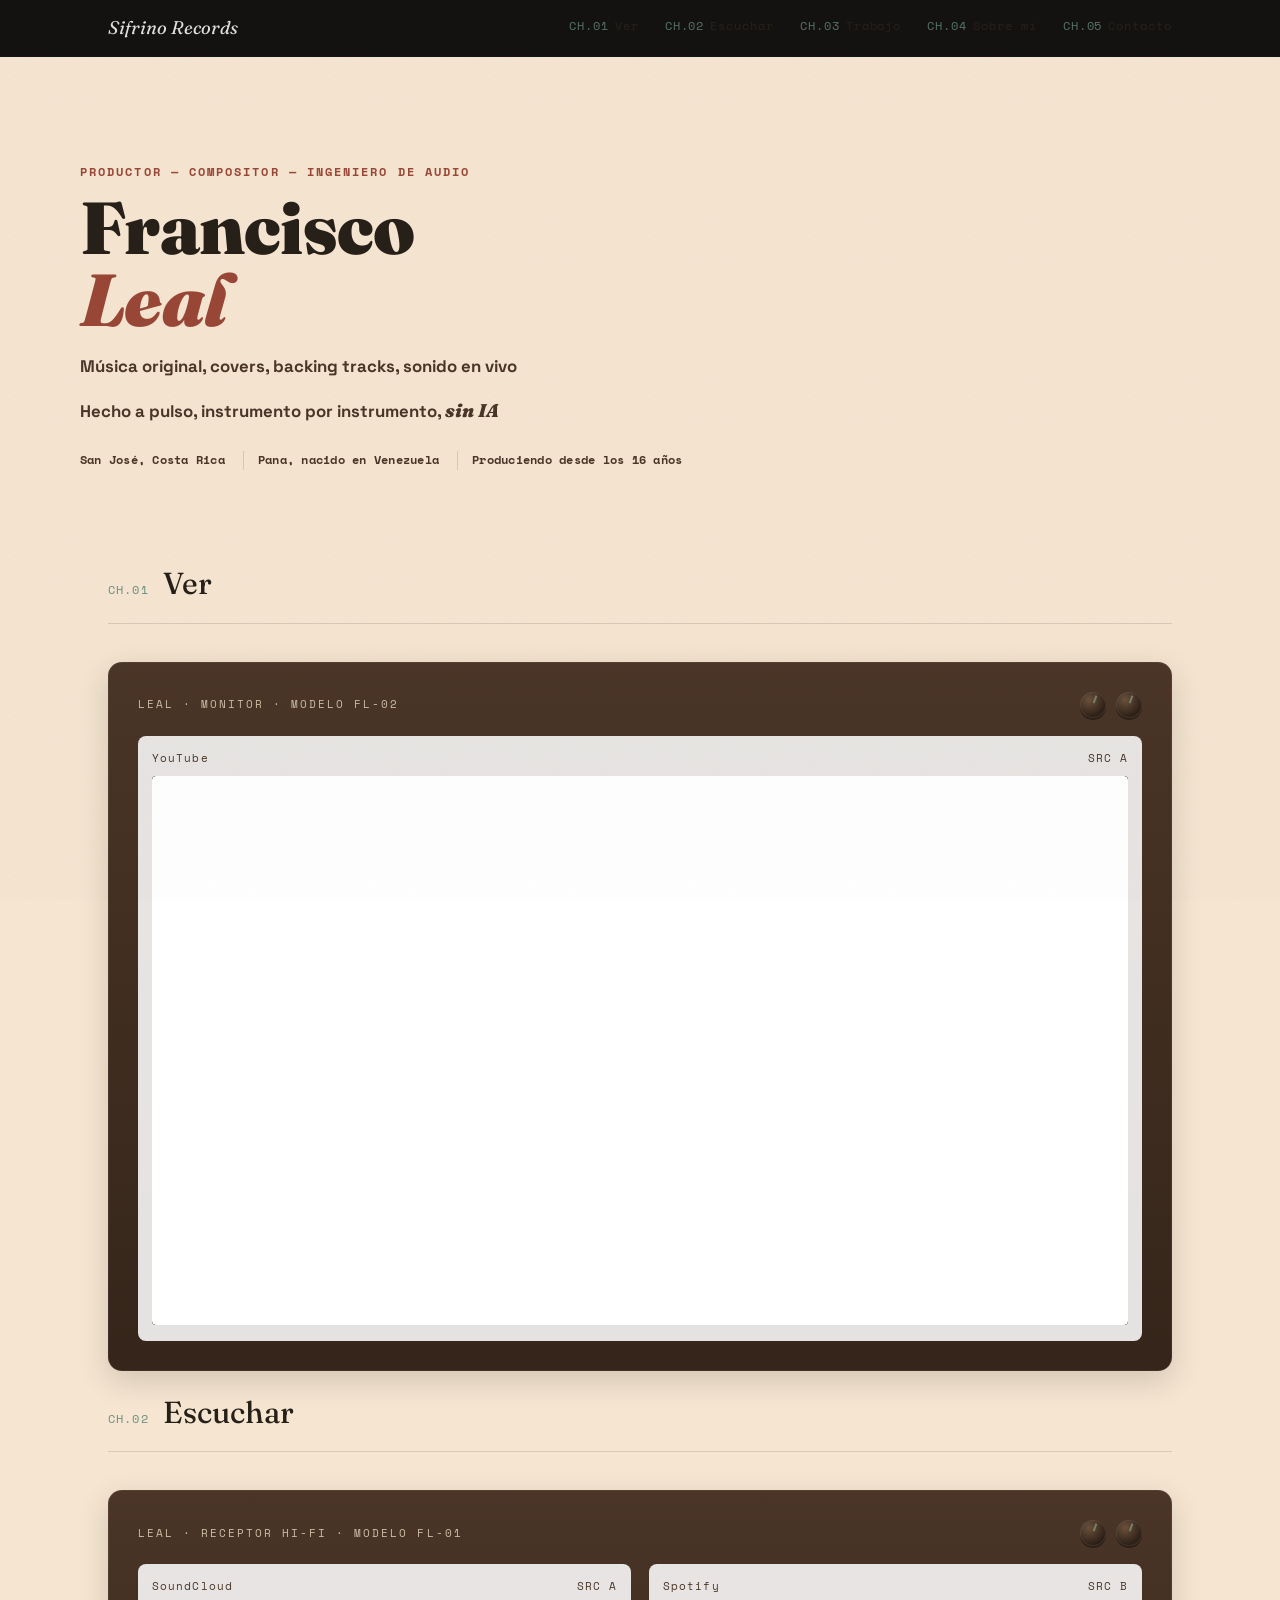
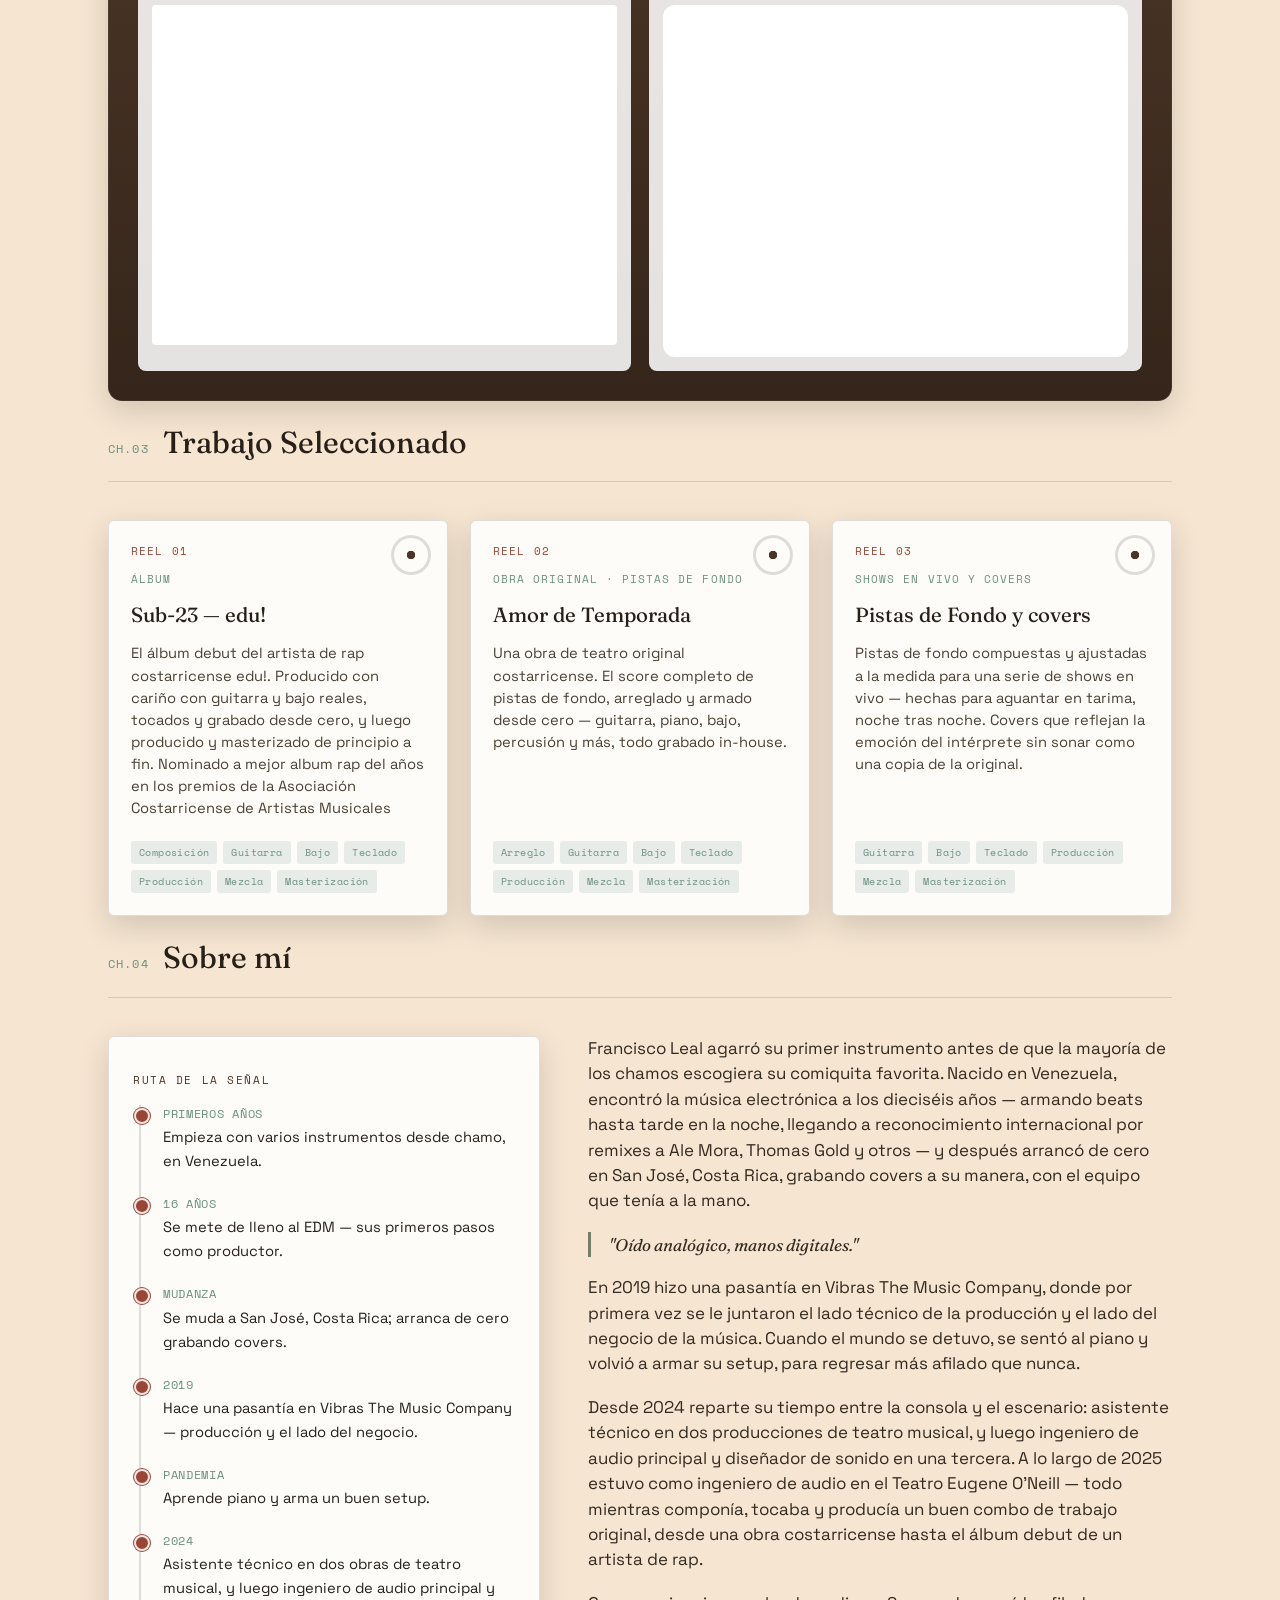
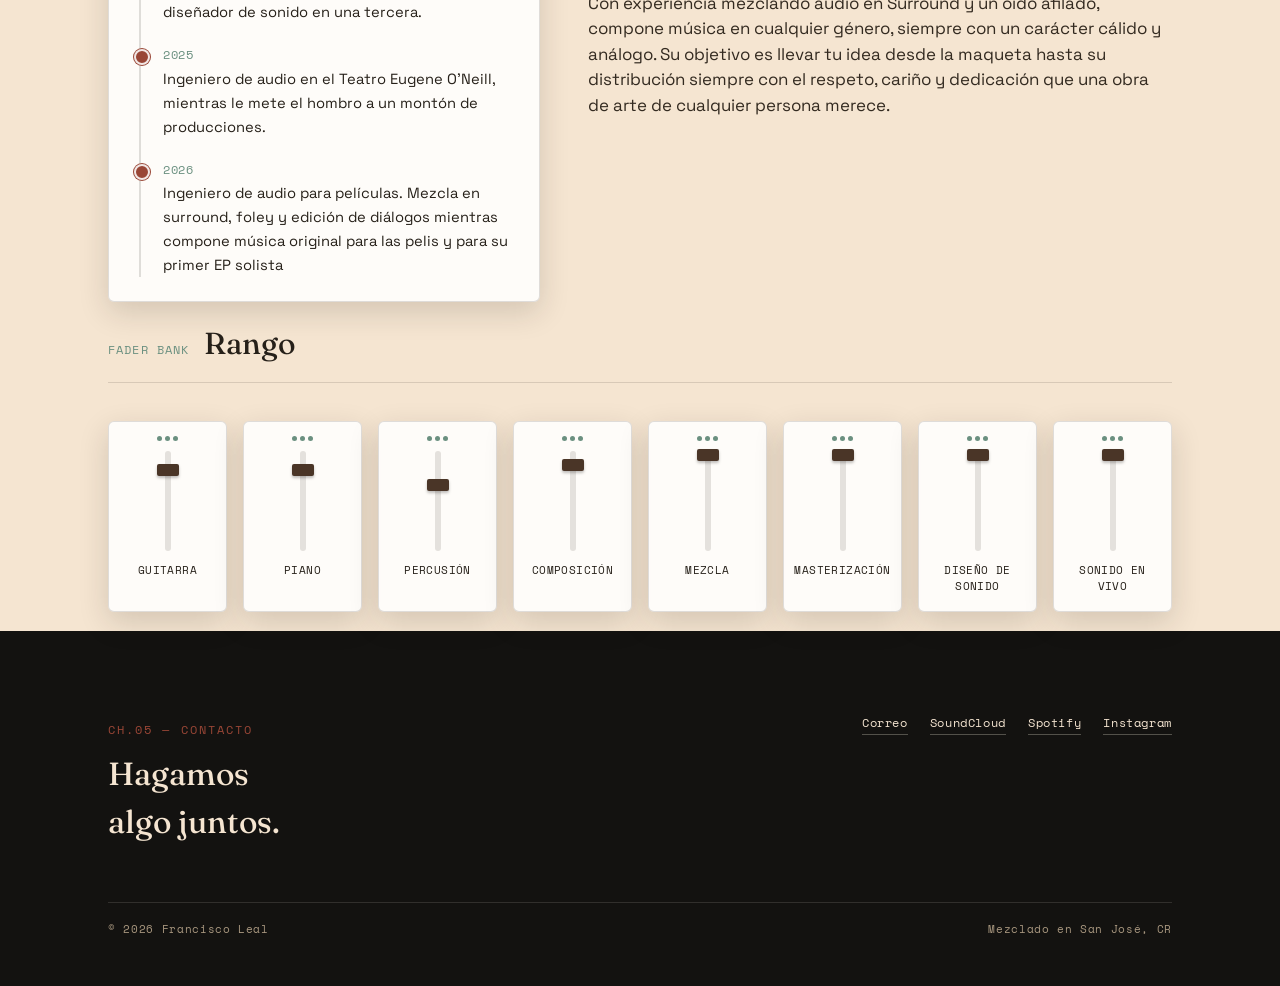
==== index.html @ d0e680eb "Adding Favicon" ====
<!DOCTYPE html>
<html lang="es">

<head>
  <meta charset="UTF-8">
  <meta name="viewport" content="width=device-width, initial-scale=1.0">
  <title>Francisco Leal — Productor / Compositor / Ingeniero de Audio</title>
  <meta name="description"
    content="Francisco Leal es un productor musical, compositor e ingeniero de audio venezolano, radicado en San José, Costa Rica.">
  <link rel="preconnect" href="https://fonts.googleapis.com">
  <link rel="preconnect" href="https://fonts.gstatic.com" crossorigin>
  <link
    href="https://fonts.googleapis.com/css2?family=Fraunces:ital,opsz,wght@0,9..144,300;0,9..144,450;0,9..144,600;1,9..144,400;1,9..144,500&family=Space+Grotesk:wght@400;500;600&family=Space+Mono:wght@400;700&display=swap"
    rel="stylesheet">
  <link rel="stylesheet" href="styles.css">
  <link rel="icon" type="image/x-icon" href="favicon.png">
</head>

<body>

  <header class="site-nav">
    <div class="nav-inner">
      <div class="nav-mark">Sifrino Records</div>
      <ul class="nav-links">
        <li><a href="#watch"><span class="ch">CH.01</span><span class="label">Ver</span></a></li>
        <li><a href="#listen"><span class="ch">CH.02</span><span class="label">Escuchar</span></a></li>
        <li><a href="#work"><span class="ch">CH.03</span><span class="label">Trabajo</span></a></li>
        <li><a href="#about"><span class="ch">CH.04</span><span class="label">Sobre mí</span></a></li>
        <li><a href="#contact"><span class="ch">CH.05</span><span class="label">Contacto</span></a></li>
      </ul>
    </div>
  </header>

  <main>
    <!-- ================= HERO ================= -->
    <section class="hero wrap">
      <div>
        <p class="eyebrow">Productor — Compositor — Ingeniero de Audio</p>
        <h1 class="hero-title">Francisco<br><em>Leal</em></h1>
        <p class="hero-role">Música original, covers, backing tracks, sonido en vivo</p>
        <p class="hero-role">Hecho a pulso, instrumento por instrumento, <strong>sin IA</strong></p> 
          
        <p class="hero-meta">
          <span>San José, Costa Rica</span>
          <span>Pana, nacido en Venezuela</span>
          <span>Produciendo desde los 16 años</span>
        </p>
      </div>
    </section>

    <!-- ================= VER ================= -->
    <section id="watch" class="wrap">
      <div class="section-head">
        <span class="tag">CH.01</span>
        <h2>Ver</h2>
      </div>

      <div class="receiver video-panel">
        <div class="receiver-top">
          <span class="receiver-brand">Leal · Monitor · Modelo FL-02</span>
          <div class="receiver-dials">
            <span class="dial"></span>
            <span class="dial"></span>
          </div>
        </div>

        <div class="screen">
          <div class="screen-label"><span>YouTube</span><span>SRC A</span></div>
          <!-- Reemplaza VIDEO_ID por el ID real del video de YouTube (la parte después de v= o después de youtu.be/) -->
          <div class="video-frame">
            <iframe src="https://www.youtube-nocookie.com/embed/nmrlhiOt9l4?si=NaxJwTceJY46DfK9&amp;controls=0"
              title="YouTube video player" frameborder="0"
              allow="accelerometer; autoplay; clipboard-write; encrypted-media; gyroscope; picture-in-picture; web-share"
              referrerpolicy="strict-origin-when-cross-origin" allowfullscreen>
            </iframe>
          </div>
        </div>
      </div>
    </section>

    <!-- ================= ESCUCHAR ================= -->
    <section id="listen" class="wrap">
      <div class="section-head">
        <span class="tag">CH.02</span>
        <h2>Escuchar</h2>
      </div>

      <div class="receiver">
        <div class="receiver-top">
          <span class="receiver-brand">Leal · Receptor Hi-Fi · Modelo FL-01</span>
          <div class="receiver-dials">
            <span class="dial"></span>
            <span class="dial"></span>
          </div>
        </div>

        <div class="screens">
          <div class="screen">
            <div class="screen-label"><span>SoundCloud</span><span>SRC A</span></div>
            <!-- Reemplaza el src de abajo con el embed real de la pista/set de SoundCloud de Francisco -->
            <iframe title="Reproductor de SoundCloud" width="100%" height="90%" scrolling="no" frameborder="no"
              allow="autoplay"
              src="https://w.soundcloud.com/player/?url=https%3A//api.soundcloud.com/playlists/soundcloud%253Aplaylists%253A2265203405&color=%23ff5500&auto_play=false&hide_related=false&show_comments=false&show_user=false&show_reposts=false&show_teaser=false&visual=false">
            </iframe>
          </div>
          <div class="screen">
            <div class="screen-label"><span>Spotify</span><span>SRC B</span></div>
            <iframe data-testid="embed-iframe" style="border-radius:12px"
              src="https://open.spotify.com/embed/playlist/1BO8B2Hwzi3DLcZIyDAyZK?utm_source=generator&si=dd1dc92c1f1e4f19&theme=0"
              width="100%" height="352" frameBorder="0" allowfullscreen=""
              allow="autoplay; clipboard-write; encrypted-media; fullscreen; picture-in-picture"
              loading="lazy"></iframe>
          </div>
        </div>
      </div>
    </section>

    <!-- ================= TRABAJO ================= -->
    <section id="work" class="wrap">
      <div class="section-head">
        <span class="tag">CH.03</span>
        <h2>Trabajo Seleccionado</h2>
      </div>

      <div class="log-grid">
        <div class="tape-card">
          <span class="idx">REEL 01</span>
          <span class="kind">Álbum</span>
          <h3>Sub-23 — edu!</h3>
          <p>El álbum debut del artista de rap costarricense edu!. Producido con cariño con guitarra y bajo reales,
            tocados y grabado desde cero, y luego producido y masterizado de principio a fin. Nominado a mejor album rap
            del años en los premios de la Asociación Costarricense de Artistas Musicales</p>
          <div class="roles">
            <span>Composición</span>
            <span>Guitarra</span>
            <span>Bajo</span>
            <span>Teclado</span>
            <span>Producción</span>
            <span>Mezcla</span>
            <span>Masterización</span>
          </div>
        </div>

        <div class="tape-card">
          <span class="idx">REEL 02</span>
          <span class="kind">Obra Original · Pistas de Fondo</span>
          <h3>Amor de Temporada</h3>
          <p>Una obra de teatro original costarricense. El score completo de pistas de fondo, arreglado y armado desde
            cero — guitarra, piano, bajo, percusión y más, todo grabado in-house.</p>
          <div class="roles">
            <span>Arreglo</span>
            <span>Guitarra</span>
            <span>Bajo</span>
            <span>Teclado</span>
            <span>Producción</span>
            <span>Mezcla</span>
            <span>Masterización</span>
          </div>
        </div>

        <div class="tape-card">
          <span class="idx">REEL 03</span>
          <span class="kind">Shows en Vivo y covers</span>
          <h3>Pistas de Fondo y covers</h3>
          <p>Pistas de fondo compuestas y ajustadas a la medida para una serie de shows en vivo — hechas para aguantar
            en tarima, noche tras noche. Covers que reflejan la emoción del intérprete sin sonar como una copia de la
            original.</p>
          <div class="roles">
            <span>Guitarra</span>
            <span>Bajo</span>
            <span>Teclado</span>
            <span>Producción</span>
            <span>Mezcla</span>
            <span>Masterización</span>
          </div>
        </div>
      </div>

      <!-- <div class="stage-note">
        <span><b>2024</b> — Asistente técnico, dos producciones de teatro musical</span>
        <span><b>2024</b> — Ingeniero de audio principal y diseñador de sonido, una producción</span>
        <span><b>2025</b> — Ingeniero de audio, Teatro Eugene O'Neill</span>
      </div> -->
    </section>

    <!-- ================= SOBRE MÍ ================= -->
    <section id="about" class="wrap">
      <div class="section-head">
        <span class="tag">CH.04</span>
        <h2>Sobre mí</h2>
      </div>

      <div class="about-grid">
        <div class="reel">
          <p class="reel-title">RUTA DE LA SEÑAL</p>
          <ul class="timeline">
            <li>
              <span class="yr">PRIMEROS AÑOS</span>
              <span class="ev">Empieza con varios instrumentos desde chamo, en Venezuela.</span>
            </li>
            <li>
              <span class="yr">16 AÑOS</span>
              <span class="ev">Se mete de lleno al EDM — sus primeros pasos como productor.</span>
            </li>
            <li>
              <span class="yr">MUDANZA</span>
              <span class="ev">Se muda a San José, Costa Rica; arranca de cero grabando covers.</span>
            </li>
            <li>
              <span class="yr">2019</span>
              <span class="ev">Hace una pasantía en Vibras The Music Company — producción y el lado del negocio.</span>
            </li>
            <li>
              <span class="yr">PANDEMIA</span>
              <span class="ev">Aprende piano y arma un buen setup.</span>
            </li>
            <li>
              <span class="yr">2024</span>
              <span class="ev">Asistente técnico en dos obras de teatro musical, y luego ingeniero de audio principal y
                diseñador de sonido en una tercera.</span>
            </li>
            <li>
              <span class="yr">2025</span>
              <span class="ev">Ingeniero de audio en el Teatro Eugene O'Neill, mientras le mete el hombro a un montón de
                producciones.</span>
            </li>
            <li>
              <span class="yr">2026</span>
              <span class="ev">Ingeniero de audio para películas. Mezcla en surround, foley y edición de diálogos
                mientras compone música original para las pelis y para su primer EP solista</span>
            </li>
          </ul>
        </div>

        <div class="about-copy">
          <p>Francisco Leal agarró su primer instrumento antes de que la mayoría de los chamos escogiera su comiquita
            favorita. Nacido en Venezuela, encontró la música electrónica a los dieciséis años — armando beats hasta
            tarde en la noche, llegando a reconocimiento internacional por remixes a Ale Mora, Thomas Gold y otros — y
            después arrancó de cero en San José, Costa Rica, grabando covers a su manera, con el
            equipo que tenía a la mano.</p>
          <p class="pull">"Oído analógico, manos digitales."</p>
          <p>En 2019 hizo una pasantía en Vibras The Music Company, donde por primera vez se le juntaron el lado técnico
            de la producción y el lado del negocio de la música. Cuando el mundo se detuvo, se sentó al piano y volvió a
            armar su setup, para regresar más afilado que nunca.</p>
          <p>Desde 2024 reparte su tiempo entre la consola y el escenario: asistente técnico en dos producciones de
            teatro musical, y luego ingeniero de audio principal y diseñador de sonido en una tercera. A lo largo de
            2025 estuvo como ingeniero de audio en el Teatro Eugene O'Neill — todo mientras componía, tocaba y producía
            un buen combo de trabajo original, desde una obra costarricense hasta el álbum debut de un artista de rap.
          </p>
          <p>
            Con experiencia mezclando audio en Surround y un oído afilado, compone música en cualquier género, siempre
            con un carácter cálido y análogo. Su objetivo es llevar tu idea desde la maqueta hasta su distribución
            siempre con el respeto, cariño y dedicación que una obra de arte de cualquier persona merece.
          </p>
        </div>
      </div>
    </section>


    <!-- ================= RANGO / CANALES ================= -->
    <section id="range" class="wrap">
      <div class="section-head">
        <span class="tag">FADER BANK</span>
        <h2>Rango</h2>
      </div>
      <div class="channels" id="channelBank">
        <div class="channel">
          <div class="led-row"><i></i><i></i><i></i></div>
          <div class="fader-track">
            <div class="fader-cap" data-level="75"></div>
          </div>
          <div class="channel-name">GUITARRA</div>
        </div>
        <div class="channel">
          <div class="led-row"><i></i><i></i><i></i></div>
          <div class="fader-track">
            <div class="fader-cap" data-level="75"></div>
          </div>
          <div class="channel-name">PIANO</div>
        </div>
        <div class="channel">
          <div class="led-row"><i></i><i></i><i></i></div>
          <div class="fader-track">
            <div class="fader-cap" data-level="60"></div>
          </div>
          <div class="channel-name">PERCUSIÓN</div>
        </div>
        <div class="channel">
          <div class="led-row"><i></i><i></i><i></i></div>
          <div class="fader-track">
            <div class="fader-cap" data-level="80"></div>
          </div>
          <div class="channel-name">COMPOSICIÓN</div>
        </div>
        <div class="channel">
          <div class="led-row"><i></i><i></i><i></i></div>
          <div class="fader-track">
            <div class="fader-cap" data-level="90"></div>
          </div>
          <div class="channel-name">MEZCLA</div>
        </div>
        <div class="channel">
          <div class="led-row"><i></i><i></i><i></i></div>
          <div class="fader-track">
            <div class="fader-cap" data-level="90"></div>
          </div>
          <div class="channel-name">MASTERIZACIÓN</div>
        </div>
        <div class="channel">
          <div class="led-row"><i></i><i></i><i></i></div>
          <div class="fader-track">
            <div class="fader-cap" data-level="90"></div>
          </div>
          <div class="channel-name">DISEÑO DE SONIDO</div>
        </div>
        <div class="channel">
          <div class="led-row"><i></i><i></i><i></i></div>
          <div class="fader-track">
            <div class="fader-cap" data-level="90"></div>
          </div>
          <div class="channel-name">SONIDO EN VIVO</div>
        </div>
      </div>
    </section>
  </main>

  <footer id="contact">
    <div class="wrap">
      <div class="footer-inner">
        <div>
          <p class="eyebrow">CH.05 — Contacto</p>
          <h3 class="footer-title">Hagamos<br>algo juntos.</h3>
        </div>
        <ul class="footer-links">
          <li><a href="mailto:hola@lealmusic.art">Correo</a></li>
          <li><a href="https://soundcloud.com/francisco-leal-tovar">SoundCloud</a></li>
          <li><a href="https://open.spotify.com/playlist/1BO8B2Hwzi3DLcZIyDAyZK?si=3d0e31cdb268413f">Spotify</a></li>
          <li><a href="https://instagram.com/lealmusic">Instagram</a></li>
        </ul>
      </div>
      <div class="footer-bottom">
        <span>© <span id="year"></span> Francisco Leal</span>
        <span>Mezclado en San José, CR</span>
      </div>
    </div>
  </footer>

  <script>
    document.getElementById('year').textContent = new Date().getFullYear();

    // posición de los faders: se ubican según data-level (distancia desde abajo, en px)
    document.querySelectorAll('.fader-cap').forEach(function (cap) {
      var level = parseInt(cap.getAttribute('data-level'), 10);
      cap.style.top = (100 - level - 12) + 'px';
    });

    // enciende los LEDs / faders de cada canal cuando entran en pantalla al hacer scroll
    var channels = document.querySelectorAll('.channel');
    if ('IntersectionObserver' in window) {
      var io = new IntersectionObserver(function (entries) {
        entries.forEach(function (entry) {
          if (entry.isIntersecting) {
            entry.target.classList.add('in-view');
          }
        });
      }, { threshold: 0.4 });
      channels.forEach(function (ch) { io.observe(ch); });
    } else {
      channels.forEach(function (ch) { ch.classList.add('in-view'); });
    }
  </script>

</body>

</html>
---- styles.css ----
:root {
        --paper: #f5e5d1;
        --paper-panel: #ffffffde;
        --ink: #262019;
        --walnut: #4a3527;
        --walnut-dk: #35251a;
        --rust: #994636;
        --teal: #6b9080;
        --mustard: #748067;
        --cream-line: rgba(38, 32, 25, 0.14);
        --shadow: 0 10px 30px rgba(38, 32, 25, 0.16);
        --radius: 6px;
        --maxw: 1120px;
    }

    * {
        box-sizing: border-box;
    }

    html {
        scroll-behavior: smooth;
    }

    @media (prefers-reduced-motion: reduce) {
        html {
            scroll-behavior: auto;
        }

        * {
            animation-duration: 0.001ms !important;
            animation-iteration-count: 1 !important;
            transition-duration: 0.001ms !important;
        }
    }

    body {
        margin: 0;
        background: var(--paper);
        color: var(--ink);
        font-family: 'Space Grotesk', sans-serif;
        line-height: 1.5;
        -webkit-font-smoothing: antialiased;
    }

    /* film-grain overlay */
    body::before {
        content: "";
        position: fixed;
        inset: 0;
        pointer-events: none;
        z-index: 999;
        opacity: 0.05;
        mix-blend-mode: multiply;
        background-image: url("data:image/svg+xml;utf8,<svg xmlns='http://www.w3.org/2000/svg' width='120' height='120'><filter id='n'><feTurbulence type='fractalNoise' baseFrequency='0.9' numOctaves='2' stitchTiles='stitch'/></filter><rect width='100%25' height='100%25' filter='url(%23n)'/></svg>");
        background-size: 160px 160px;
    }

    a {
        color: inherit;
    }

    h1,
    h2,
    h3 {
        font-family: 'Fraunces', serif;
        margin: 0;
        font-weight: 450;
    }

    .mono {
        font-family: 'Space Mono', monospace;
    }

    .eyebrow {
        font-family: 'Space Mono', monospace;
        font-size: 0.72rem;
        letter-spacing: 0.18em;
        text-transform: uppercase;
        color: var(--rust);
    }

    .wrap {
        max-width: var(--maxw);
        margin: 0 auto;
        margin-top: 0.5cm;
        margin-bottom: 0.5cm;
        padding: 0 28px;
    }

    /* ---------- NAV ---------- */
    header.site-nav {
        position: sticky;
        top: 0;
        z-index: 50;
        background: #000000eb;
        backdrop-filter: blur(6px);
        border-bottom: 1px solid var(--cream-line);
        color: #ffffffde;
    }

    .nav-inner {
        display: flex;
        align-items: center;
        justify-content: space-between;
        padding: 14px 28px;
        max-width: var(--maxw);
        margin: 0 auto;
    }

    .nav-mark {
        font-family: 'Fraunces', serif;
        font-style: italic;
        font-size: 1.15rem;
    }

    strong {
        font-family: 'Fraunces';
        font-style: italic;
        font-weight: 900;
        font-size: 1.15rem;
    }

    .nav-links {
        display: flex;
        gap: 26px;
        list-style: none;
        margin: 0;
        padding: 0;
    }

    .nav-links a {
        font-family: 'Space Mono', monospace;
        font-size: 0.74rem;
        letter-spacing: 0.08em;
        text-decoration: none;
        color: #262019;
        display: flex;
        gap: 6px;
        align-items: baseline;
        border-bottom: 1px solid transparent;
        padding-bottom: 2px;
        transition: border-color 0.2s, color 0.2s;
    }

    .nav-links a:hover {
        color: var(--paper-panel);
        border-color: var(--rust);
    }

    .nav-links .ch {
        color: var(--teal);
        opacity: 0.75;
    }

    @media (max-width:640px) {
        .nav-links {
            gap: 14px;
        }

        .nav-links span.label {
            display: none;
        }
    }

    /* ---------- HERO ---------- */
    .hero {
        padding: 76px 0 60px;
        display: block;
        align-items: center;
        font-weight: 900;
    }

    @media (max-width:860px) {
        .hero {
            padding-top: 48px;
        }
    }

    .hero-title {
        font-size: clamp(2.6rem, 6.4vw, 4.6rem);
        font-weight: 900;
        line-height: 0.98;
        letter-spacing: -0.01em;
    }

    .hero-title em {
        font-style: italic;
        font-weight: 900;
        color: var(--rust);
    }

    .hero-role {
        margin-top: 18px;
        font-size: 1.05rem;
        color: var(--walnut);
    }

    .hero-role .sep {
        color: var(--mustard);
        margin: 0 10px;
    }

    .hero-meta {
        margin-top: 26px;
        font-family: 'Space Mono', monospace;
        font-size: 0.78rem;
        color: var(--walnut);
        display: flex;
        gap: 18px;
        flex-wrap: wrap;
        letter-spacing: 0.02em;
    }

    .hero-meta span {
        padding-left: 14px;
        border-left: 1px solid var(--cream-line);
    }

    .hero-meta span:first-child {
        padding-left: 0;
        border-left: none;
    }

    /* VU meter */
    .vu-panel {
        background: linear-gradient(180deg, #3f2c20, var(--walnut-dk));
        border-radius: 12px;
        padding: 26px 22px 18px;
        box-shadow: var(--shadow);
        position: relative;
    }

    .vu-panel::after {
        content: "";
        position: absolute;
        inset: 0;
        border-radius: 12px;
        box-shadow: inset 0 0 0 1px rgba(255, 255, 255, 0.06);
        pointer-events: none;
    }

    .vu-screen {
        background: var(--paper-panel);
        border-radius: 8px;
        padding: 18px 20px 10px;
        position: relative;
        overflow: hidden;
    }

    .vu-screen svg {
        display: block;
        width: 100%;
        height: auto;
    }

    .vu-needle {
        transform-origin: 150px 150px;
        animation: sweep 3.4s ease-in-out infinite;
    }

    @keyframes sweep {

        0%,
        100% {
            transform: rotate(-32deg);
        }

        45% {
            transform: rotate(24deg);
        }

        55% {
            transform: rotate(20deg);
        }

        75% {
            transform: rotate(-6deg);
        }
    }

    .vu-caption {
        display: flex;
        justify-content: space-between;
        align-items: center;
        margin-top: 12px;
        font-family: 'Space Mono', monospace;
        font-size: 0.68rem;
        letter-spacing: 0.12em;
        color: #cbbfa5;
    }

    .peak-led {
        width: 8px;
        height: 8px;
        border-radius: 50%;
        background: var(--rust);
        display: inline-block;
        margin-right: 6px;
        box-shadow: 0 0 6px var(--rust);
        animation: blink 2.6s steps(1) infinite;
    }

    @keyframes blink {

        0%,
        88%,
        100% {
            opacity: 0.25;
            box-shadow: none;
        }

        90%,
        96% {
            opacity: 1;
            box-shadow: 0 0 8px var(--rust);
        }
    }

    .vu-dials {
        display: flex;
        gap: 10px;
        margin-top: 14px;
    }

    .dial {
        width: 26px;
        height: 26px;
        border-radius: 50%;
        background: radial-gradient(circle at 35% 30%, #6b503b, #2c1f16 70%);
        box-shadow: 0 2px 0 rgba(0, 0, 0, 0.4), inset 0 0 0 1px rgba(255, 255, 255, 0.08);
        position: relative;
    }

    .dial::after {
        content: "";
        position: absolute;
        top: 3px;
        left: 50%;
        width: 2px;
        height: 8px;
        background: var(--mustard);
        transform: translateX(-50%) rotate(20deg);
        transform-origin: 1px 10px;
    }

    /* ---------- SECTION SHELL ---------- */
    section {
        padding: 74px 0;
    }

    .section-head {
        display: flex;
        align-items: baseline;
        gap: 14px;
        margin-bottom: 38px;
        border-bottom: 1px solid var(--cream-line);
        padding-bottom: 16px;
    }

    .section-head h2 {
        font-size: 1.9rem;
    }

    .section-head .tag {
        font-family: 'Space Mono', monospace;
        font-size: 0.72rem;
        color: var(--teal);
        letter-spacing: 0.1em;
    }

    /* ---------- ABOUT ---------- */
    .about-grid {
        display: grid;
        grid-template-columns: 0.85fr 1.15fr;
        gap: 48px;
        align-items: start;
    }

    @media (max-width:820px) {
        .about-grid {
            grid-template-columns: 1fr;
        }
    }

    .reel {
        background: var(--paper-panel);
        border: 1px solid var(--cream-line);
        border-radius: var(--radius);
        padding: 24px;
        box-shadow: var(--shadow);
    }

    .reel-title {
        font-family: 'Space Mono', monospace;
        font-size: 0.7rem;
        letter-spacing: 0.14em;
        color: var(--walnut);
        margin-bottom: 16px;
    }

    .timeline {
        list-style: none;
        margin: 0;
        padding: 0;
        border-left: 2px solid var(--cream-line);
        margin-left: 6px;
    }

    .timeline li {
        position: relative;
        padding: 0 0 22px 22px;
    }

    .timeline li:last-child {
        padding-bottom: 0;
    }

    .timeline li::before {
        content: "";
        position: absolute;
        left: -7px;
        top: 3px;
        width: 12px;
        height: 12px;
        border-radius: 50%;
        background: var(--rust);
        border: 2px solid var(--paper-panel);
        box-shadow: 0 0 0 1px var(--rust);
    }

    .timeline .yr {
        font-family: 'Space Mono', monospace;
        font-size: 0.72rem;
        color: var(--teal);
        letter-spacing: 0.06em;
        display: block;
        margin-bottom: 3px;
    }

    .timeline .ev {
        font-size: 0.92rem;
        color: var(--ink);
    }

    .about-copy p {
        font-size: 1.06rem;
        color: #332a20;
        margin: 0 0 18px;
    }

    .about-copy p:last-child {
        margin-bottom: 0;
    }

    .pull {
        font-family: 'Fraunces', serif;
        font-style: italic;
        font-size: 2rem;
        color: var(--walnut);
        border-left: 3px solid var(--mustard);
        padding-left: 18px;
        margin: 26px 0;
    }

    /* ---------- WORK / SESSION LOG ---------- */
    .log-grid {
        display: grid;
        grid-template-columns: repeat(3, 1fr);
        gap: 22px;
    }

    @media (max-width:900px) {
        .log-grid {
            grid-template-columns: 1fr;
        }
    }

    .tape-card {
        background: var(--paper-panel);
        border-radius: var(--radius);
        border: 1px solid var(--cream-line);
        padding: 22px;
        box-shadow: var(--shadow);
        display: flex;
        flex-direction: column;
        gap: 12px;
        position: relative;
    }

    .tape-card::before {
        content: "";
        position: absolute;
        top: 14px;
        right: 16px;
        width: 34px;
        height: 34px;
        border-radius: 50%;
        border: 3px solid var(--cream-line);
        background:
            radial-gradient(circle, var(--walnut) 0 4px, transparent 4.5px);
    }

    .tape-card .idx {
        font-family: 'Space Mono', monospace;
        font-size: 0.7rem;
        color: var(--rust);
        letter-spacing: 0.1em;
    }

    .tape-card h3 {
        font-size: 1.28rem;
        padding-right: 40px;
    }

    .tape-card .kind {
        font-family: 'Space Mono', monospace;
        font-size: 0.66rem;
        letter-spacing: 0.1em;
        color: var(--teal);
        text-transform: uppercase;
    }

    .tape-card p {
        margin: 0;
        font-size: 0.92rem;
        color: #4a4033;
    }

    .tape-card .roles {
        display: flex;
        flex-wrap: wrap;
        gap: 6px;
        margin-top: auto;
        padding-top: 10px;
    }

    .tape-card .roles span {
        font-family: 'Space Mono', monospace;
        font-size: 0.63rem;
        letter-spacing: 0.04em;
        background: rgba(44, 102, 89, 0.1);
        color: var(--teal);
        padding: 4px 8px;
        border-radius: 3px;
    }

    .stage-note {
        margin-top: 26px;
        display: flex;
        gap: 16px;
        flex-wrap:initial;
        font-family: 'Space Mono', monospace;
        font-size: 0.78rem;
        color: var(--walnut);
        background: var(--paper-panel);
        border: 1px dashed var(--cream-line);
        border-radius: var(--radius);
        padding: 16px 18px;
    }

    .stage-note b {
        color: var(--rust);
    }

    /* ---------- LISTEN ---------- */
    .receiver {
        background: linear-gradient(180deg, #4a3527, var(--walnut-dk));
        border-radius: 14px;
        padding: 30px;
        box-shadow: var(--shadow);
        position: relative;
    }

    .receiver::after {
        content: "";
        position: absolute;
        inset: 0;
        border-radius: 14px;
        box-shadow: inset 0 0 0 1px rgba(255, 255, 255, 0.06);
        pointer-events: none;
    }

    .receiver-top {
        display: flex;
        justify-content: space-between;
        align-items: center;
        margin-bottom: 18px;
    }

    .receiver-brand {
        font-family: 'Space Mono', monospace;
        font-size: 0.7rem;
        letter-spacing: 0.18em;
        color: #cbbfa5;
        text-transform: uppercase;
    }

    .receiver-dials {
        display: flex;
        gap: 10px;
    }

    .screens {
        display: grid;
        grid-template-columns: 1fr 1fr;
        gap: 18px;
    }

    @media (max-width:760px) {
        .screens {
            grid-template-columns: 1fr;
        }
    }

    .screen {
        background: var(--paper-panel);
        border-radius: 8px;
        padding: 14px;
    }

    .screen-label {
        font-family: 'Space Mono', monospace;
        font-size: 0.68rem;
        letter-spacing: 0.1em;
        color: var(--walnut);
        margin-bottom: 10px;
        display: flex;
        justify-content: space-between;
    }

    .screen iframe {
        width: 100%;
        border: none;
        display: block;
        border-radius: 4px;
        background: #fff;
    }

    .embed-note {
        grid-column: 1 / -1;
        font-family: 'Space Mono', monospace;
        font-size: 0.68rem;
        color: #cbbfa5;
        opacity: 0.8;
        margin-top: 2px;
    }

    /* ---------- WATCH / MONITOR ---------- */
    .video-panel .screen {
        padding-bottom: 16px;
    }

    .video-frame {
        position: relative;
        width: 100%;
        padding-top: 56.25%;
        /* 16:9 */
        border-radius: 4px;
        overflow: hidden;
        background: #000;
    }

    .video-frame iframe {
        position: absolute;
        inset: 0;
        width: 100%;
        height: 100%;
        border: none;
    }

    /* ---------- CHANNELS / RANGE ---------- */
    .channels {
        display: grid;
        grid-template-columns: repeat(auto-fit, minmax(96px, 1fr));
        gap: 16px;
    }

    .channel {
        background: var(--paper-panel);
        border: 1px solid var(--cream-line);
        border-radius: var(--radius);
        padding: 14px 10px 16px;
        text-align: center;
        box-shadow: var(--shadow);
    }

    .fader-track {
        width: 6px;
        height: 100px;
        background: rgba(38, 32, 25, 0.12);
        border-radius: 3px;
        margin: 0 auto 12px;
        position: relative;
    }

    .fader-cap {
        position: absolute;
        left: 50%;
        width: 22px;
        height: 12px;
        background: var(--walnut);
        border-radius: 2px;
        transform: translate(-50%, 0);
        box-shadow: 0 2px 3px rgba(0, 0, 0, 0.25);
        transition: top 1.1s cubic-bezier(.2, .8, .2, 1);
    }

    .led-row {
        display: flex;
        justify-content: center;
        gap: 3px;
        margin-bottom: 10px;
    }

    .led-row i {
        width: 5px;
        height: 5px;
        border-radius: 50%;
        background: var(--teal);
        opacity: 0.35;
        display: inline-block;
    }

    .channel.in-view .led-row i {
        opacity: 1;
    }

    .channel-name {
        font-family: 'Space Mono', monospace;
        font-size: 0.66rem;
        letter-spacing: 0.04em;
        color: var(--ink);
    }

    /* ---------- CONTACT / FOOTER ---------- */
    footer {
        background: #000000eb;
        color: var(--paper);
        padding: 60px 0 30px;
    }

    .footer-inner {
        display: flex;
        justify-content: space-between;
        align-items: flex-start;
        gap: 30px;
        flex-wrap: wrap;
    }

    .footer-title {
        font-size: 2rem;
        margin-bottom: 10px;
    }

    .footer-links {
        list-style: none;
        margin: 0;
        padding: 0;
        display: flex;
        gap: 22px;
        flex-wrap: wrap;
    }

    .footer-links a {
        text-decoration: none;
        font-family: 'Space Mono', monospace;
        font-size: 0.78rem;
        letter-spacing: 0.05em;
        border-bottom: 1px solid rgba(233, 226, 208, 0.3);
        padding-bottom: 2px;
        transition: border-color 0.2s, color 0.2s;
    }

    .footer-links a:hover {
        color: var(--mustard);
        border-color: var(--mustard);
    }

    .footer-bottom {
        margin-top: 46px;
        padding-top: 18px;
        border-top: 1px solid rgba(233, 226, 208, 0.14);
        font-family: 'Space Mono', monospace;
        font-size: 0.68rem;
        letter-spacing: 0.06em;
        color: #a8977f;
        display: flex;
        justify-content: space-between;
        flex-wrap: wrap;
        gap: 10px;
    }
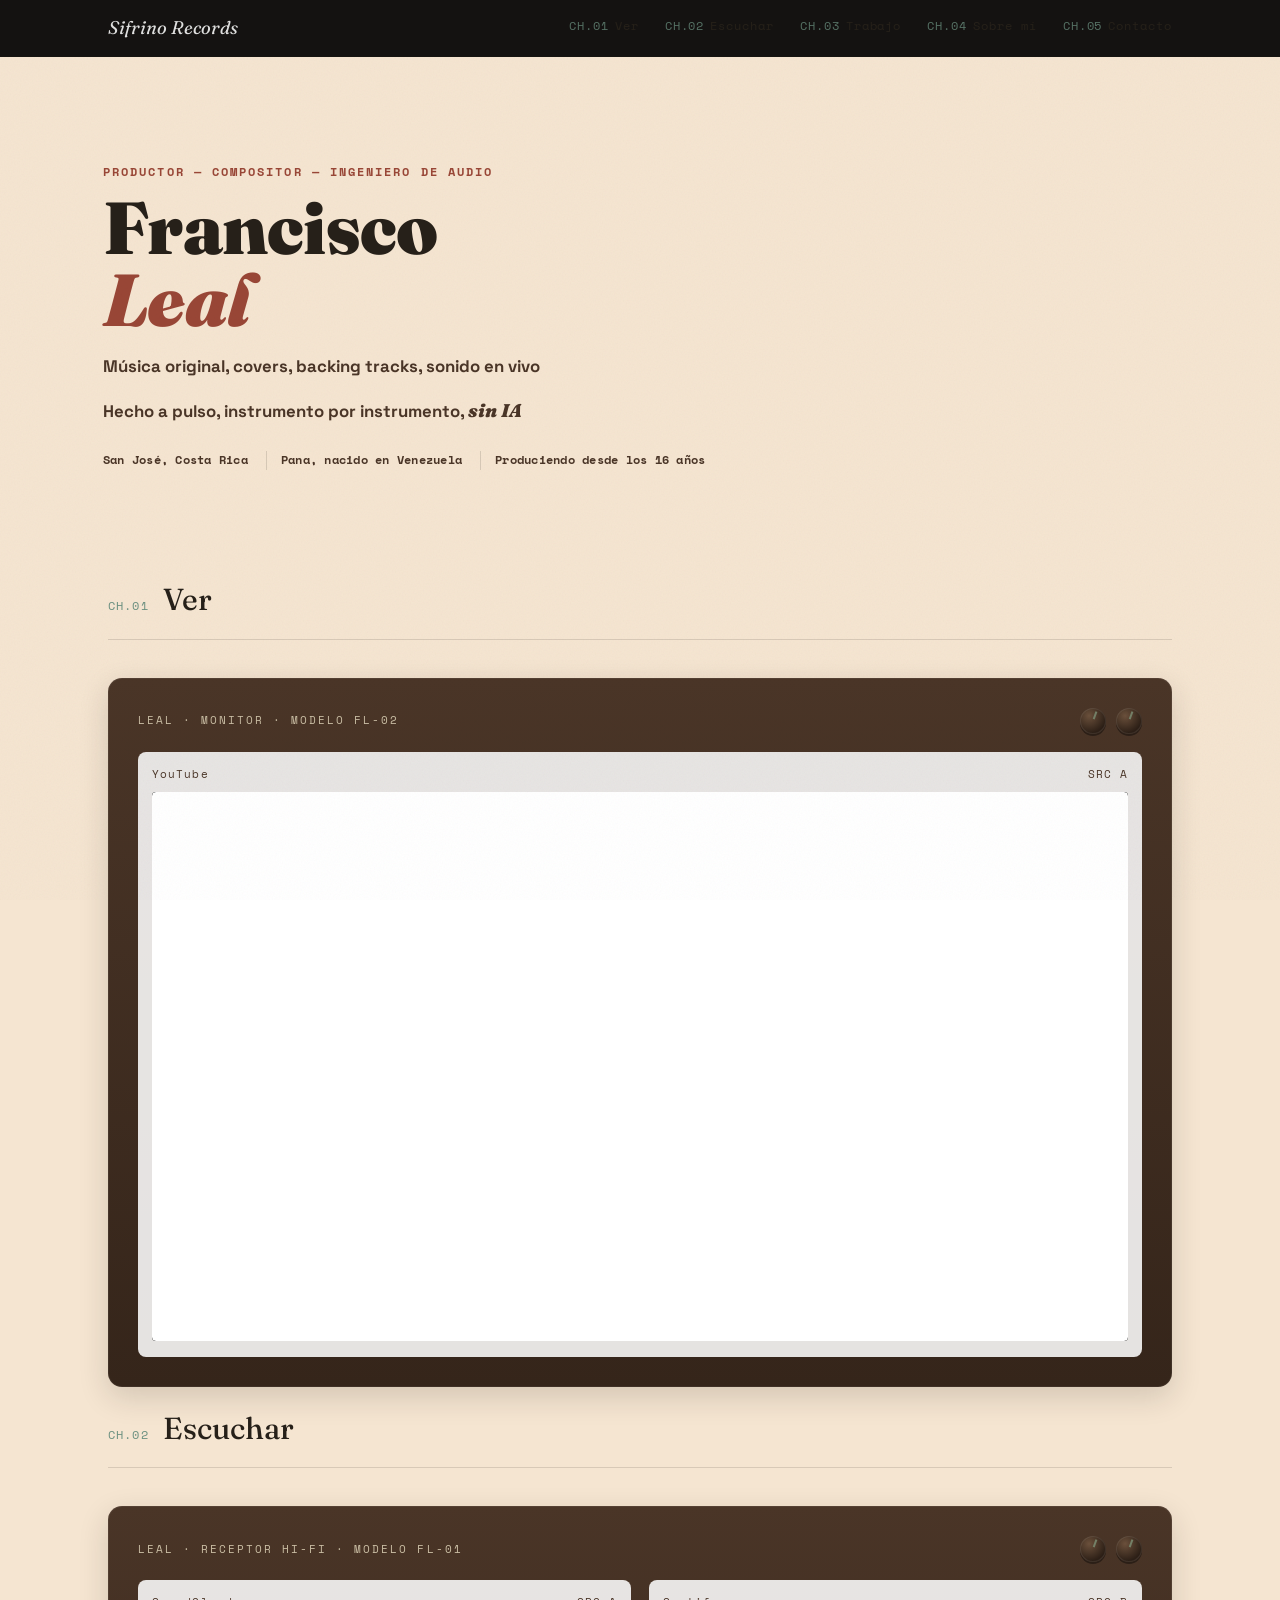
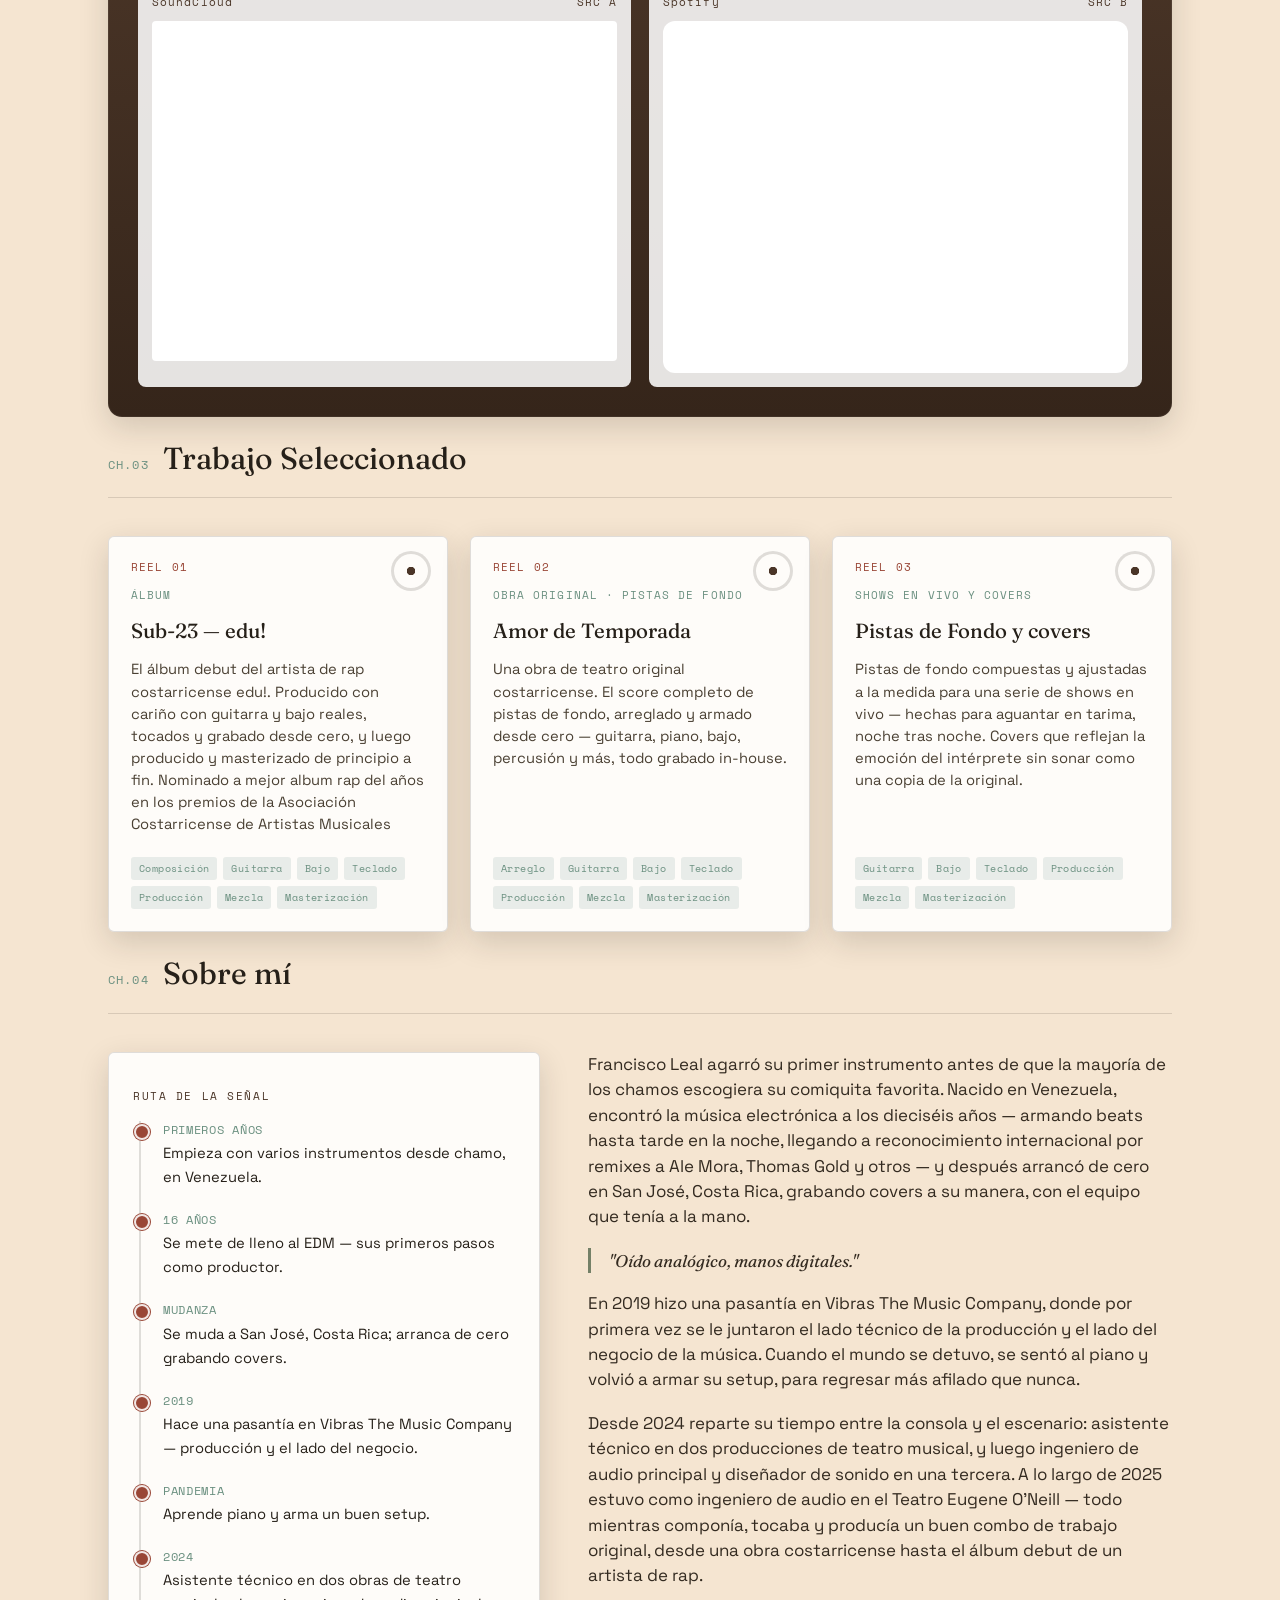
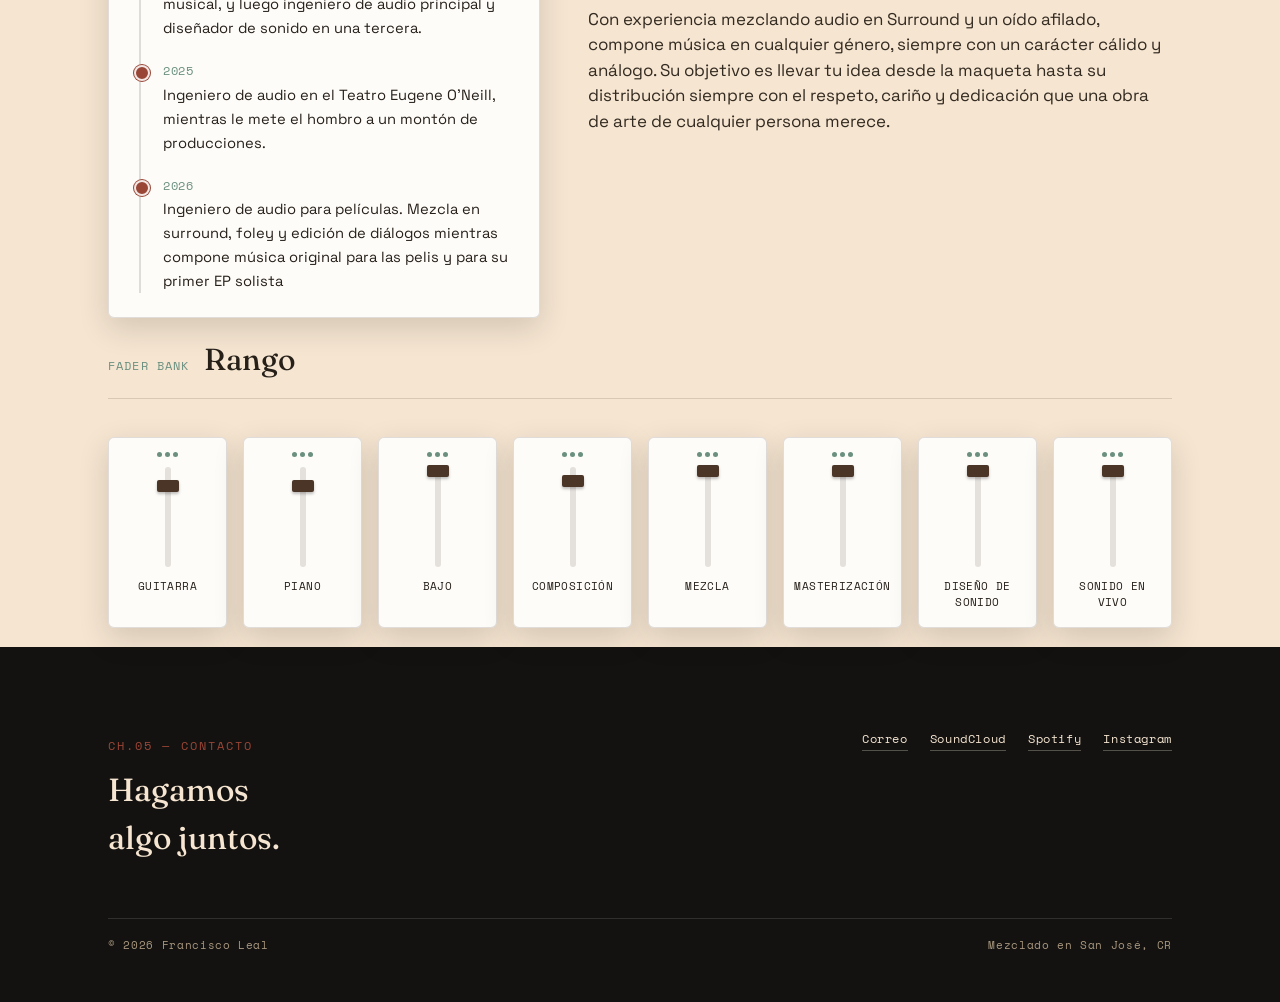
==== commit 3c72ce9b: "Trying out another favicon" ====
--- a/index.html
+++ b/index.html
@@ -281,9 +281,9 @@
         <div class="channel">
           <div class="led-row"><i></i><i></i><i></i></div>
           <div class="fader-track">
-            <div class="fader-cap" data-level="60"></div>
-          </div>
-          <div class="channel-name">PERCUSIÓN</div>
+            <div class="fader-cap" data-level="90"></div>
+          </div>
+          <div class="channel-name">BAJO</div>
         </div>
         <div class="channel">
           <div class="led-row"><i></i><i></i><i></i></div>
--- a/styles.css
+++ b/styles.css
@@ -164,7 +164,7 @@
 
     /* ---------- HERO ---------- */
     .hero {
-        padding: 76px 0 60px;
+        padding: 76px 23px;
         display: block;
         align-items: center;
         font-weight: 900;
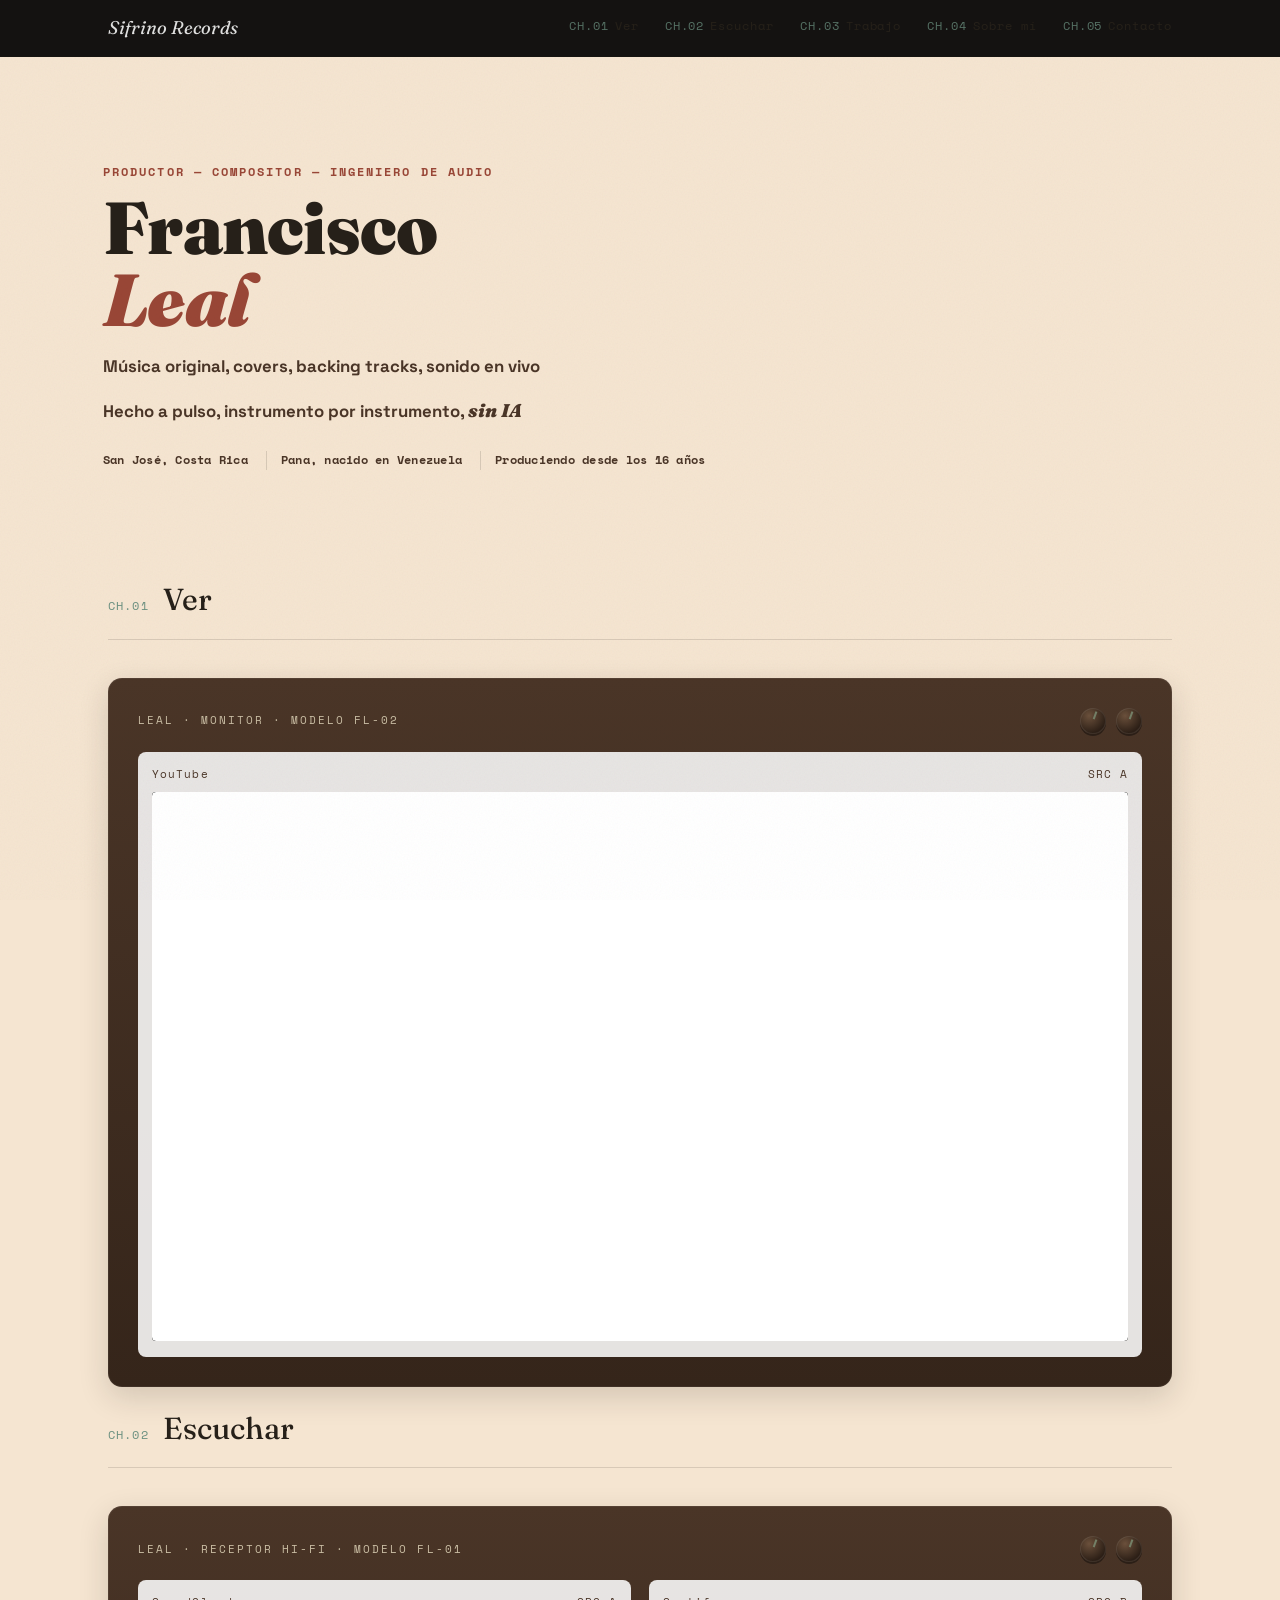
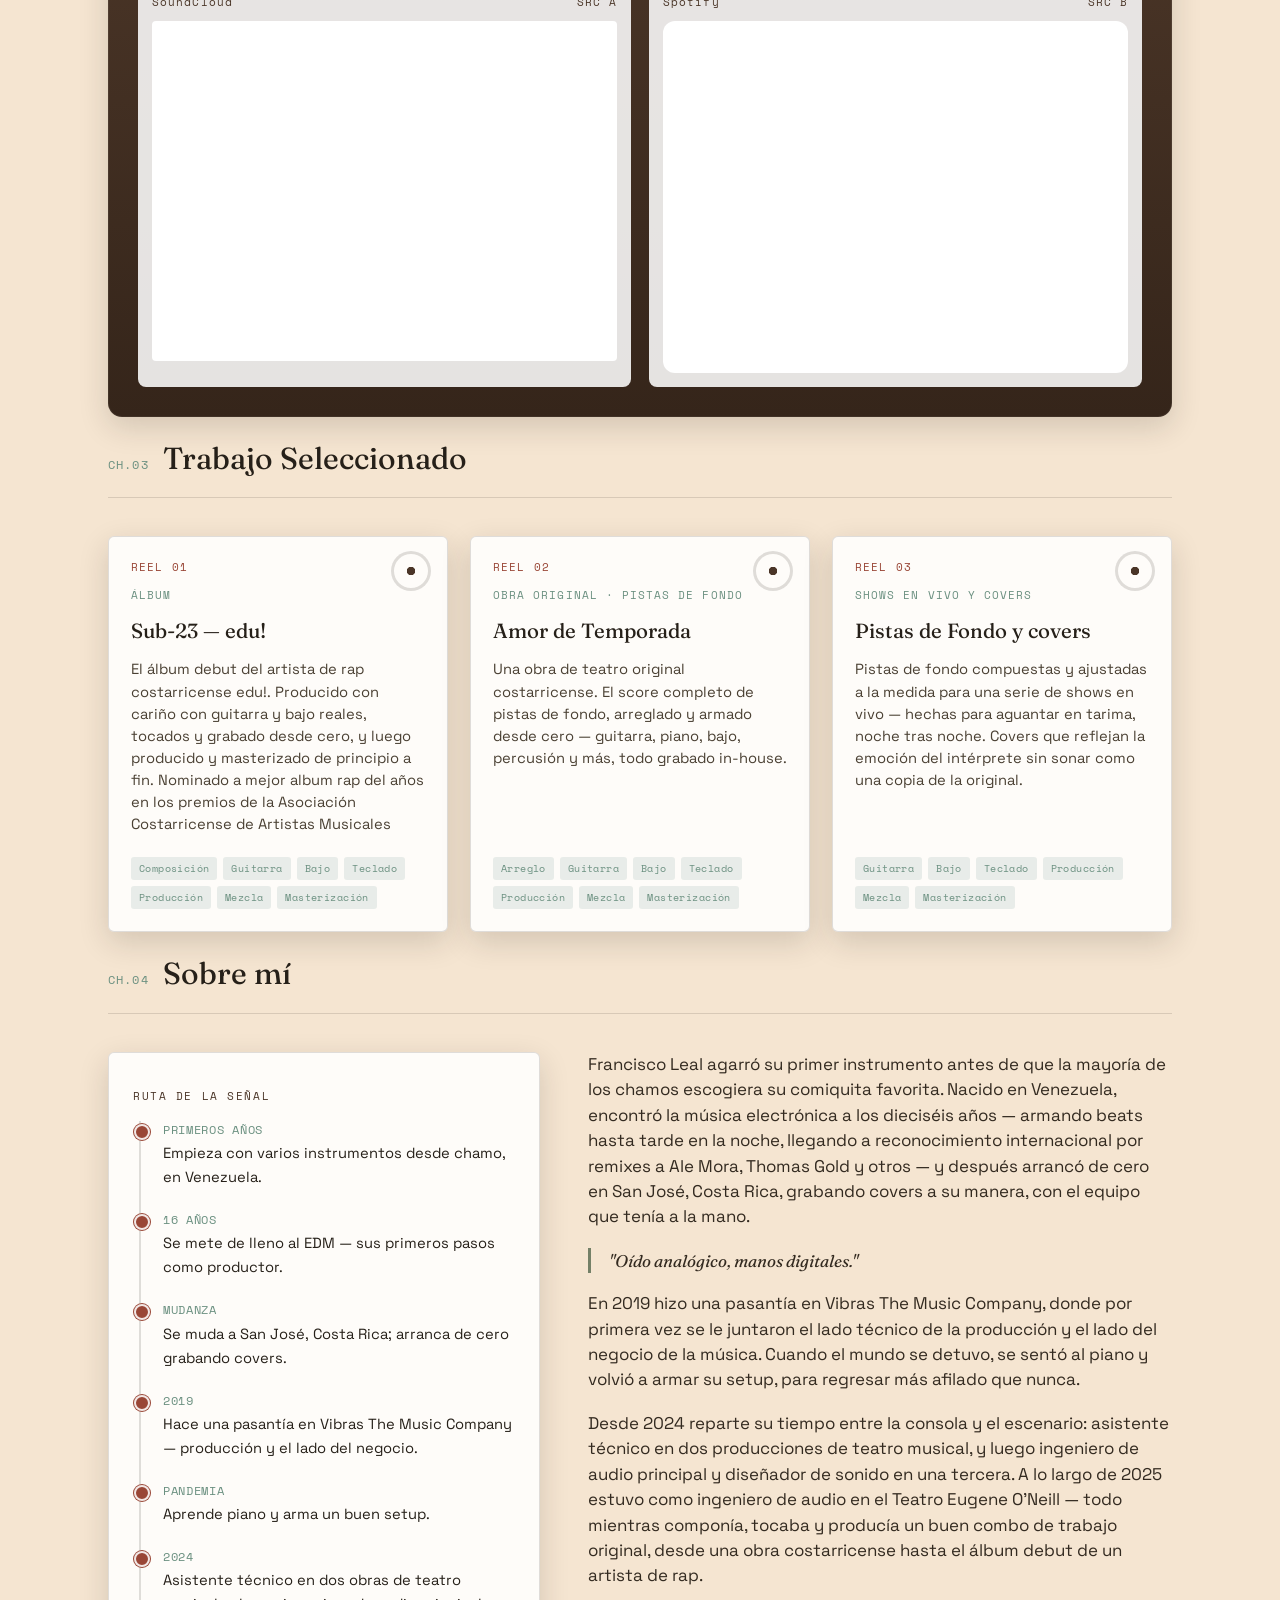
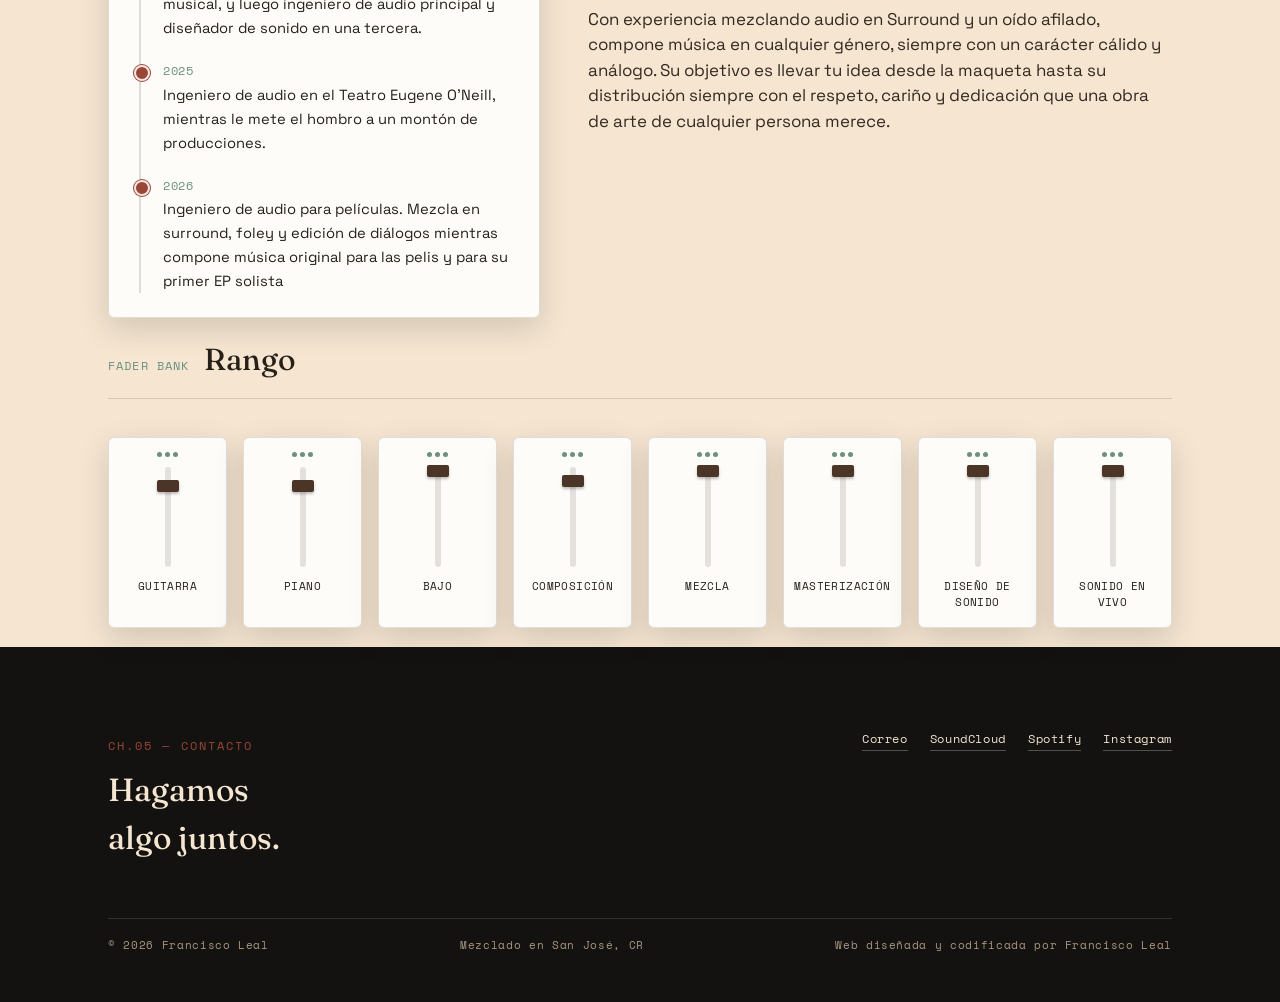
==== commit 4cdce0c1: "Adding web designer note" ====
--- a/index.html
+++ b/index.html
@@ -341,6 +341,7 @@
       <div class="footer-bottom">
         <span>© <span id="year"></span> Francisco Leal</span>
         <span>Mezclado en San José, CR</span>
+        <span>Web diseñada y codificada por Francisco Leal</span>
       </div>
     </div>
   </footer>
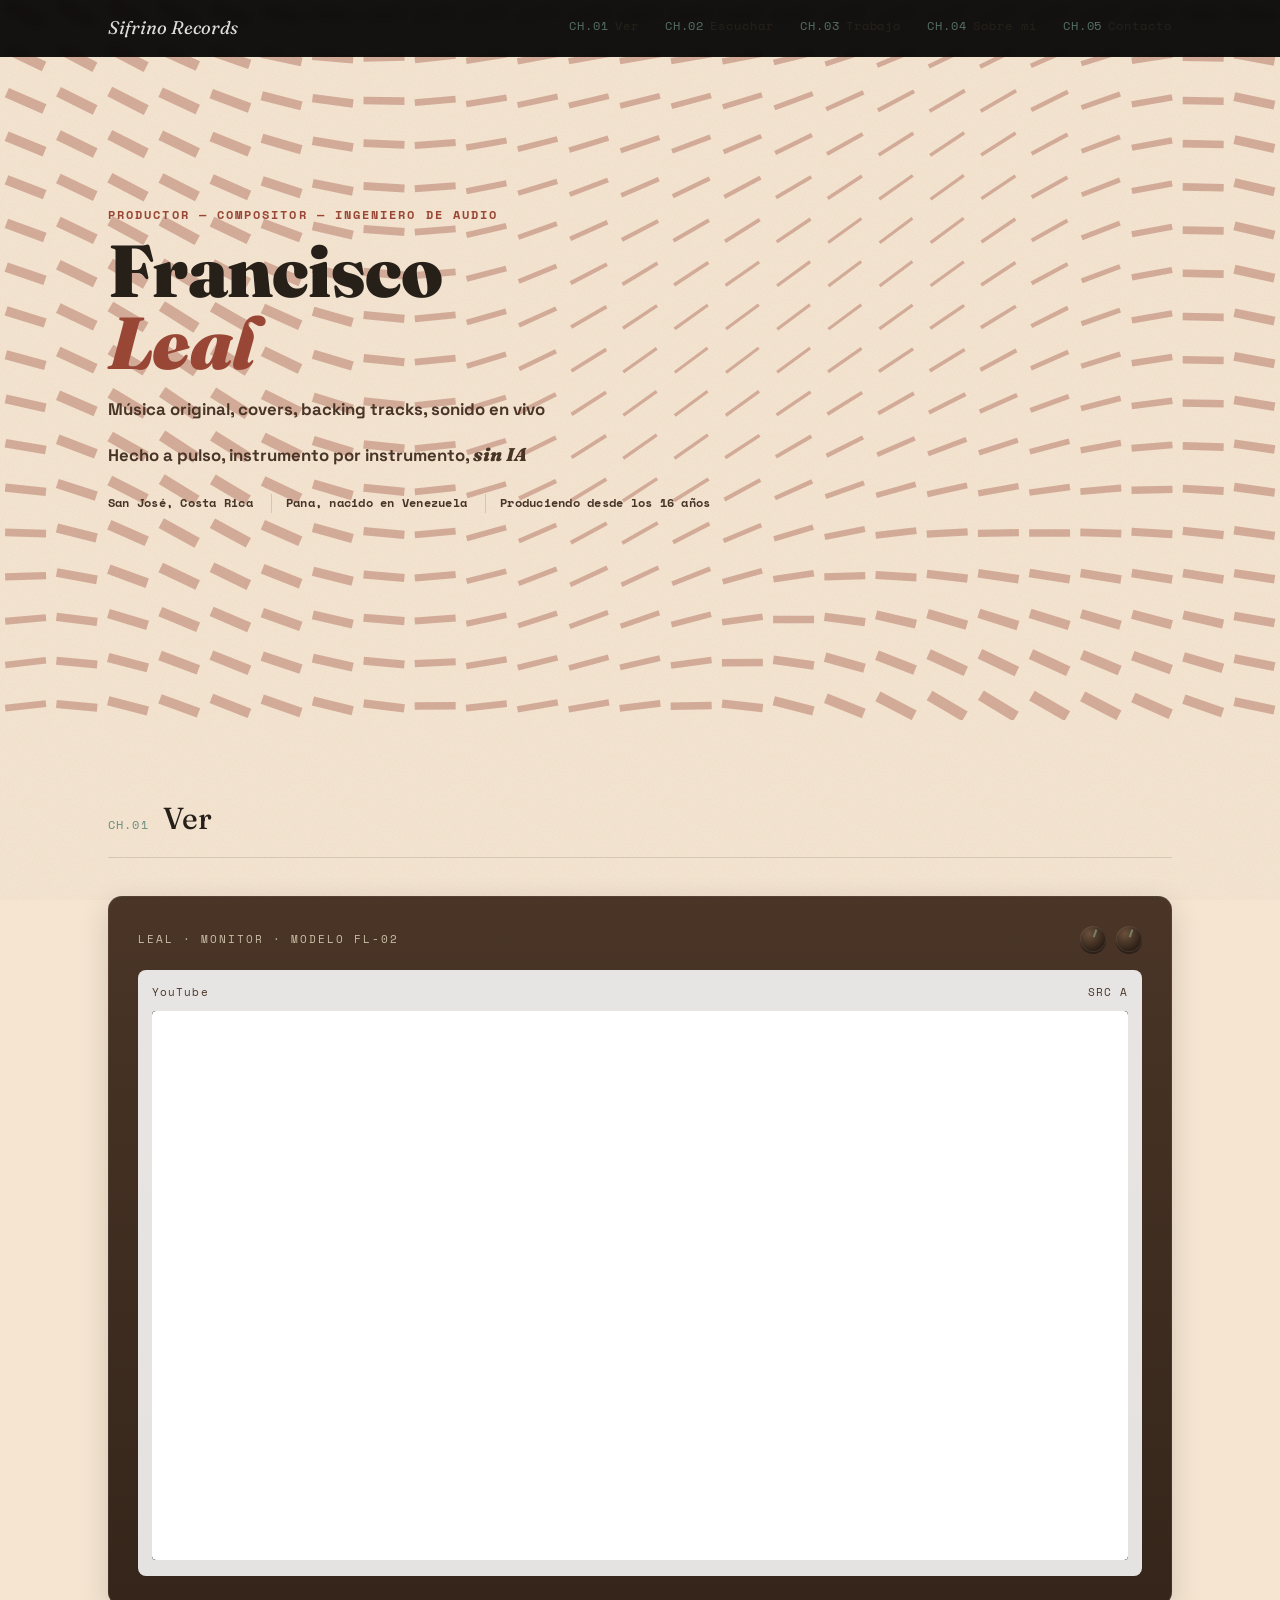
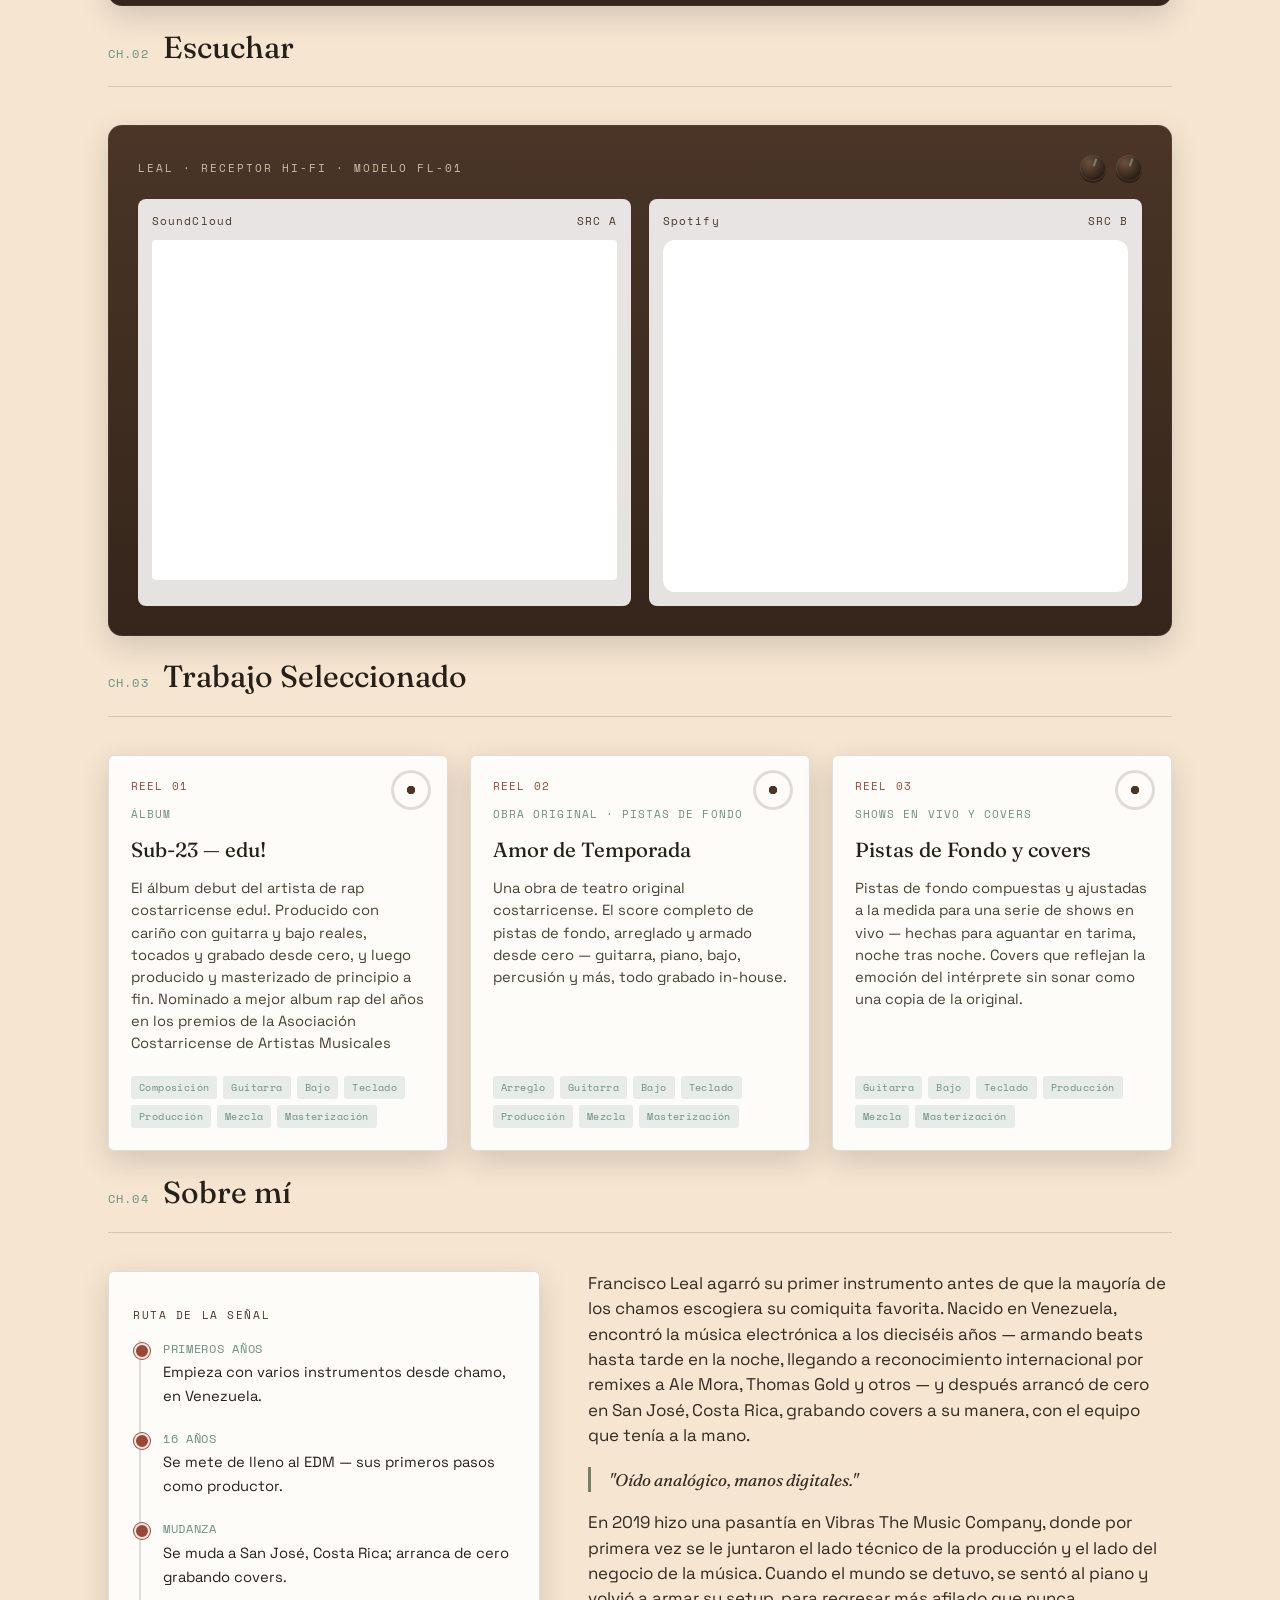
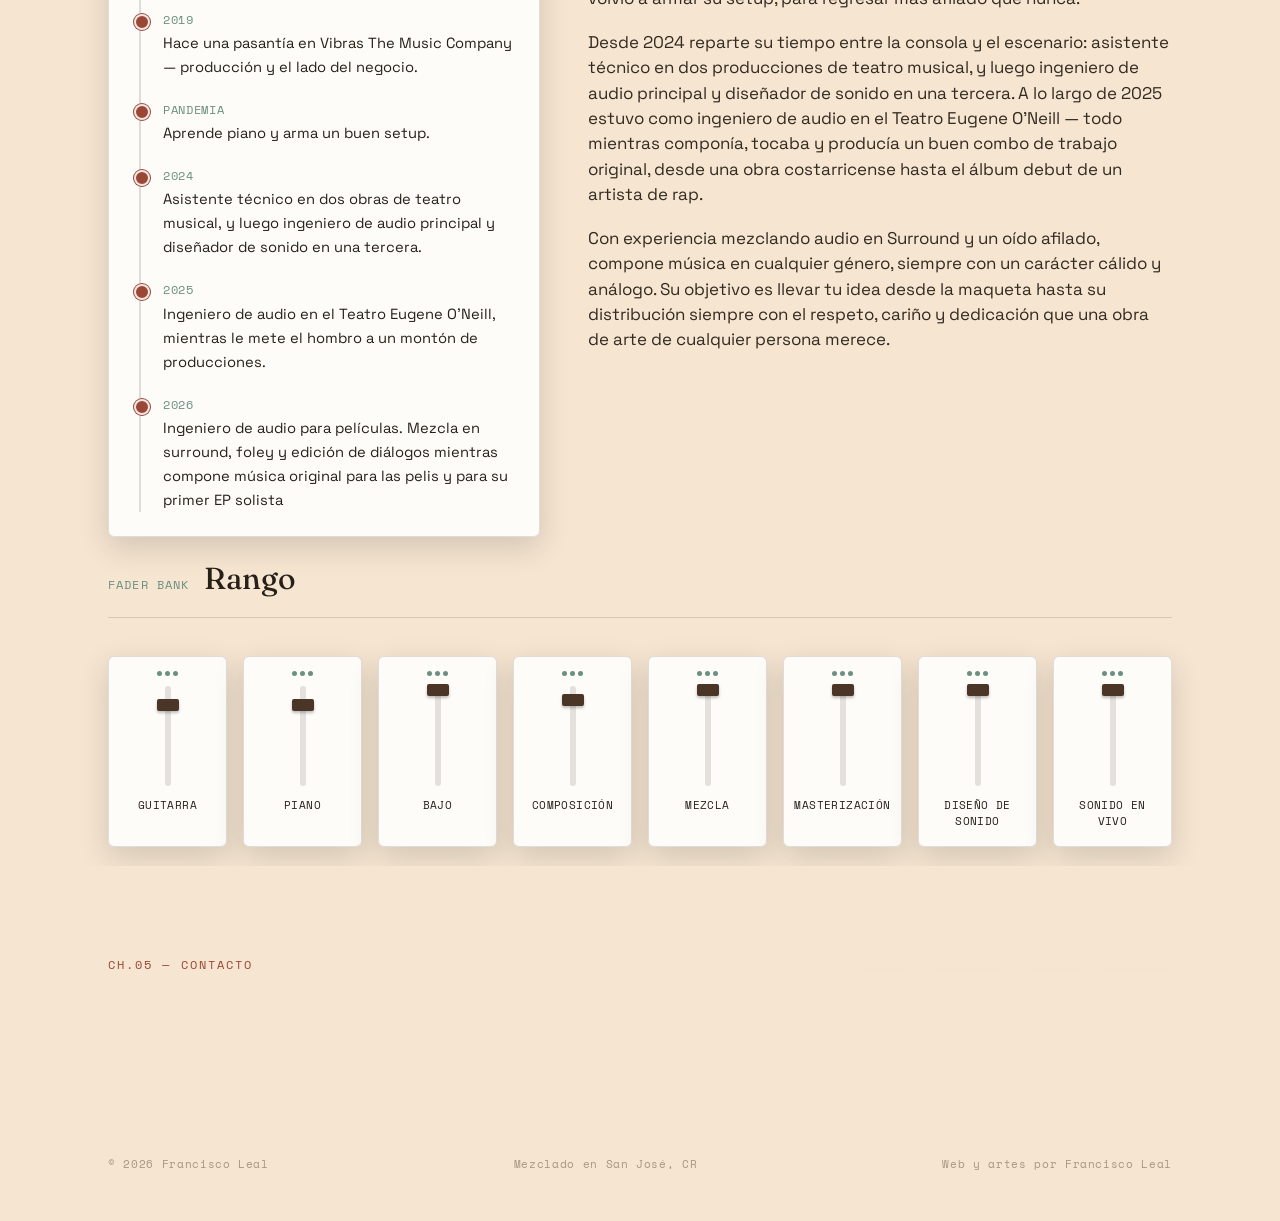
==== commit f8d34e2f: "Tryibng difference blend modes" ====
--- a/index.html
+++ b/index.html
@@ -14,6 +14,52 @@
     rel="stylesheet">
   <link rel="stylesheet" href="styles.css">
   <link rel="icon" type="image/x-icon" href="favicon.png">
+  <style>
+    /* NOTE: styles.css already sets .hero { position: fixed; padding: 76px 23px; ... }
+       We only add what's needed here so we don't fight that rule — previously this
+       block redeclared position:relative and padding:0, which silently cancelled
+       the fixed positioning and collapsed the hero's padding. */
+    .hero {
+      top: 0;
+      left: 0;
+      width: 100%;
+      overflow: hidden;
+      z-index: 0;
+    }
+
+    .hero-canvas {
+      position: absolute;
+      top: 0;
+      right: 0;
+      width: 100%;
+      height: 100%;
+      z-index: 0;
+      pointer-events: none;
+    }
+
+    .hero-inner {
+      position: relative;
+      z-index: 1;
+      padding-top: 100px;
+      padding-bottom: 100px;
+    }
+
+    /* Reserves scroll space equal to the hero's rendered height (kept in sync
+       by JS below), since the fixed hero no longer occupies space in the flow */
+    .hero-spacer {
+      width: 100%;
+    }
+
+    /* Everything that scrolls needs to be a positioned element with an opaque
+       background so it paints above — and visually covers — the fixed hero.
+       var(--paper) matches the site's own background, so there's no seam. */
+    .page-content,
+    footer {
+      position: relative;
+      z-index: 1;
+      background: var(--paper);
+    }
+  </style>
 </head>
 
 <body>
@@ -33,12 +79,13 @@
 
   <main>
     <!-- ================= HERO ================= -->
-    <section class="hero wrap">
-      <div>
-        <p class="eyebrow">Productor — Compositor — Ingeniero de Audio</p>
-        <h1 class="hero-title">Francisco<br><em>Leal</em></h1>
-        <p class="hero-role">Música original, covers, backing tracks, sonido en vivo</p>
-        <p class="hero-role">Hecho a pulso, instrumento por instrumento, <strong>sin IA</strong></p> 
+    <section class="hero">
+      <canvas class="hero-canvas" id="heroCanvas"></canvas>
+      <div class="wrap hero-inner">
+        <p class="eyebrow" style="mix-blend-mode: difference;">Productor — Compositor — Ingeniero de Audio</p>
+        <h1 class="hero-title" style="mix-blend-mode: difference;">Francisco<br><em>Leal</em></h1>
+        <p class="hero-role" style="mix-blend-mode: difference;">Música original, covers, backing tracks, sonido en vivo</p>
+        <p class="hero-role" style="mix-blend-mode: difference;">Hecho a pulso, instrumento por instrumento, <strong>sin IA</strong></p> 
           
         <p class="hero-meta">
           <span>San José, Costa Rica</span>
@@ -47,6 +94,11 @@
         </p>
       </div>
     </section>
+
+    <!-- Reserva el espacio de scroll para el hero, ahora fijo (ver script al final) -->
+    <div class="hero-spacer" id="heroSpacer" aria-hidden="true"></div>
+
+    <div class="page-content">
 
     <!-- ================= VER ================= -->
     <section id="watch" class="wrap">
@@ -322,6 +374,8 @@
         </div>
       </div>
     </section>
+
+    </div><!-- /.page-content -->
   </main>
 
   <footer id="contact">
@@ -341,7 +395,7 @@
       <div class="footer-bottom">
         <span>© <span id="year"></span> Francisco Leal</span>
         <span>Mezclado en San José, CR</span>
-        <span>Web diseñada y codificada por Francisco Leal</span>
+        <span>Web y artes por Francisco Leal</span>
       </div>
     </div>
   </footer>
@@ -371,6 +425,182 @@
     }
   </script>
 
+  <!-- ================= FONDO ANIMADO DEL HERO ================= -->
+  <script>
+  (function () {
+    // ---------------------------------------------------------------
+    // Ruido Simplex 2D minimalista (implementación estilo dominio público)
+    // ---------------------------------------------------------------
+    function SimplexNoise(seed) {
+      this.p = new Uint8Array(256);
+      this.perm = new Uint8Array(512);
+      this.permMod12 = new Uint8Array(512);
+
+      let s = seed || Math.floor(Math.random() * 65536);
+      function rand() {
+        s |= 0; s = (s + 0x6D2B79F5) | 0;
+        let t = Math.imul(s ^ (s >>> 15), 1 | s);
+        t = (t + Math.imul(t ^ (t >>> 7), 61 | t)) ^ t;
+        return ((t ^ (t >>> 14)) >>> 0) / 4294967296;
+      }
+
+      for (let i = 0; i < 256; i++) this.p[i] = i;
+      for (let i = 255; i > 0; i--) {
+        const n = Math.floor(rand() * (i + 1));
+        const tmp = this.p[i]; this.p[i] = this.p[n]; this.p[n] = tmp;
+      }
+      for (let i = 0; i < 512; i++) {
+        this.perm[i] = this.p[i & 255];
+        this.permMod12[i] = this.perm[i] % 12;
+      }
+    }
+
+    SimplexNoise.grad3 = [
+      [1,1,0],[-1,1,0],[1,-1,0],[-1,-1,0],
+      [1,0,1],[-1,0,1],[1,0,-1],[-1,0,-1],
+      [0,1,1],[0,-1,1],[0,1,-1],[0,-1,-1]
+    ];
+
+    SimplexNoise.prototype.noise2D = function (xin, yin) {
+      const grad3 = SimplexNoise.grad3;
+      const permMod12 = this.permMod12;
+      const perm = this.perm;
+      const F2 = 0.5 * (Math.sqrt(3) - 1);
+      const G2 = (3 - Math.sqrt(3)) / 6;
+
+      let n0, n1, n2;
+      const s = (xin + yin) * F2;
+      const i = Math.floor(xin + s);
+      const j = Math.floor(yin + s);
+      const t = (i + j) * G2;
+      const X0 = i - t, Y0 = j - t;
+      const x0 = xin - X0, y0 = yin - Y0;
+
+      let i1, j1;
+      if (x0 > y0) { i1 = 1; j1 = 0; } else { i1 = 0; j1 = 1; }
+
+      const x1 = x0 - i1 + G2, y1 = y0 - j1 + G2;
+      const x2 = x0 - 1 + 2 * G2, y2 = y0 - 1 + 2 * G2;
+
+      const ii = i & 255, jj = j & 255;
+      const gi0 = permMod12[ii + perm[jj]];
+      const gi1 = permMod12[ii + i1 + perm[jj + j1]];
+      const gi2 = permMod12[ii + 1 + perm[jj + 1]];
+
+      let t0 = 0.5 - x0 * x0 - y0 * y0;
+      n0 = t0 < 0 ? 0 : (t0 *= t0, t0 * t0 * (grad3[gi0][0] * x0 + grad3[gi0][1] * y0));
+
+      let t1 = 0.5 - x1 * x1 - y1 * y1;
+      n1 = t1 < 0 ? 0 : (t1 *= t1, t1 * t1 * (grad3[gi1][0] * x1 + grad3[gi1][1] * y1));
+
+      let t2 = 0.5 - x2 * x2 - y2 * y2;
+      n2 = t2 < 0 ? 0 : (t2 *= t2, t2 * t2 * (grad3[gi2][0] * x2 + grad3[gi2][1] * y2));
+
+      return 70 * (n0 + n1 + n2);
+    };
+
+    const simplex = new SimplexNoise();
+
+    function noise2D(x, y, frequency) {
+      frequency = frequency || 1;
+      return simplex.noise2D(x * frequency, y * frequency);
+    }
+
+    function mapRange(value, inMin, inMax, outMin, outMax, clamp) {
+      const result = ((value - inMin) / (inMax - inMin)) * (outMax - outMin) + outMin;
+      if (clamp) {
+        return Math.max(Math.min(result, Math.max(outMin, outMax)), Math.min(outMin, outMax));
+      }
+      return result;
+    }
+
+    // ---------------------------------------------------------------
+    // Configuración del canvas — se ajusta al tamaño del propio hero,
+    // no de toda la ventana
+    // ---------------------------------------------------------------
+    const canvas = document.getElementById('heroCanvas');
+    const context = canvas.getContext('2d');
+    const container = canvas.closest('.hero');
+    const spacer = document.getElementById('heroSpacer');
+
+    let width, height, dpr;
+
+    function resize() {
+      dpr = window.devicePixelRatio || 1;
+      const rect = container.getBoundingClientRect();
+      width = rect.width;
+      height = rect.height;
+      canvas.width = width * dpr;
+      canvas.height = height * dpr;
+      context.setTransform(dpr, 0, 0, dpr, 0, 0);
+
+      // keep the spacer in sync with the hero's real height, since the hero's
+      // size comes from its own padding/content, not a fixed viewport unit
+      if (spacer) spacer.style.height = height + 'px';
+    }
+    window.addEventListener('resize', resize);
+    resize();
+
+    // catches height changes resize doesn't (e.g. web font swapping in after load)
+    if ('ResizeObserver' in window) {
+      new ResizeObserver(resize).observe(container);
+    }
+
+    let frame = 0;
+    const speed = 0.15; // más bajo = más lento, 1 = velocidad original
+
+    function draw() {
+      context.clearRect(0, 0, width, height);
+
+      const cols = 25;
+      const rows = 25;
+      const numCells = cols * rows;
+
+      const gridw = width * 1;
+      const gridh = height * 1.5;
+      const cellw = gridw / cols;
+      const cellh = gridh / rows;
+
+      const margx = (width - gridw) * 0.5;
+      const margy = (height - gridh) * 0.5;
+
+      context.strokeStyle = 'rgba(155, 71, 54, 0.35)';
+
+      for (let i = 0; i < numCells; i++) {
+        const col = i % cols;
+        const row = Math.floor(i / cols);
+
+        const x = col * cellw;
+        const y = row * cellh;
+        const w = cellw * 0.8;
+
+        const n = noise2D(x + frame * 15, y, 0.001);
+        const angle = n * Math.PI * 0.3;
+        const scale = mapRange(n, -1, 1, 1, 14);
+
+        context.save();
+        context.translate(x, y);
+        context.translate(margx, margy);
+        context.translate(cellw * 0.5, cellh * 0.5);
+        context.rotate(angle);
+
+        context.lineWidth = scale;
+
+        context.beginPath();
+        context.moveTo(w * -0.5, 0);
+        context.lineTo(w * 0.5, 0);
+        context.stroke();
+        context.restore();
+      }
+
+      frame += speed;
+      requestAnimationFrame(draw);
+    }
+
+    requestAnimationFrame(draw);
+  })();
+  </script>
+
 </body>
 
-</html>+</html>
--- a/styles.css
+++ b/styles.css
@@ -4,7 +4,7 @@
         --ink: #262019;
         --walnut: #4a3527;
         --walnut-dk: #35251a;
-        --rust: #994636;
+        --rust: rgb(155, 71, 54);
         --teal: #6b9080;
         --mustard: #748067;
         --cream-line: rgba(38, 32, 25, 0.14);
@@ -49,7 +49,7 @@
         inset: 0;
         pointer-events: none;
         z-index: 999;
-        opacity: 0.05;
+        opacity: 0.10;
         mix-blend-mode: multiply;
         background-image: url("data:image/svg+xml;utf8,<svg xmlns='http://www.w3.org/2000/svg' width='120' height='120'><filter id='n'><feTurbulence type='fractalNoise' baseFrequency='0.9' numOctaves='2' stitchTiles='stitch'/></filter><rect width='100%25' height='100%25' filter='url(%23n)'/></svg>");
         background-size: 160px 160px;
@@ -168,6 +168,7 @@
         display: block;
         align-items: center;
         font-weight: 900;
+        position: fixed;
     }
 
     @media (max-width:860px) {
@@ -181,6 +182,9 @@
         font-weight: 900;
         line-height: 0.98;
         letter-spacing: -0.01em;
+        mix-blend-mode: difference;
+
+        
     }
 
     .hero-title em {
@@ -209,6 +213,8 @@
         gap: 18px;
         flex-wrap: wrap;
         letter-spacing: 0.02em;
+        mix-blend-mode: difference;
+
     }
 
     .hero-meta span {
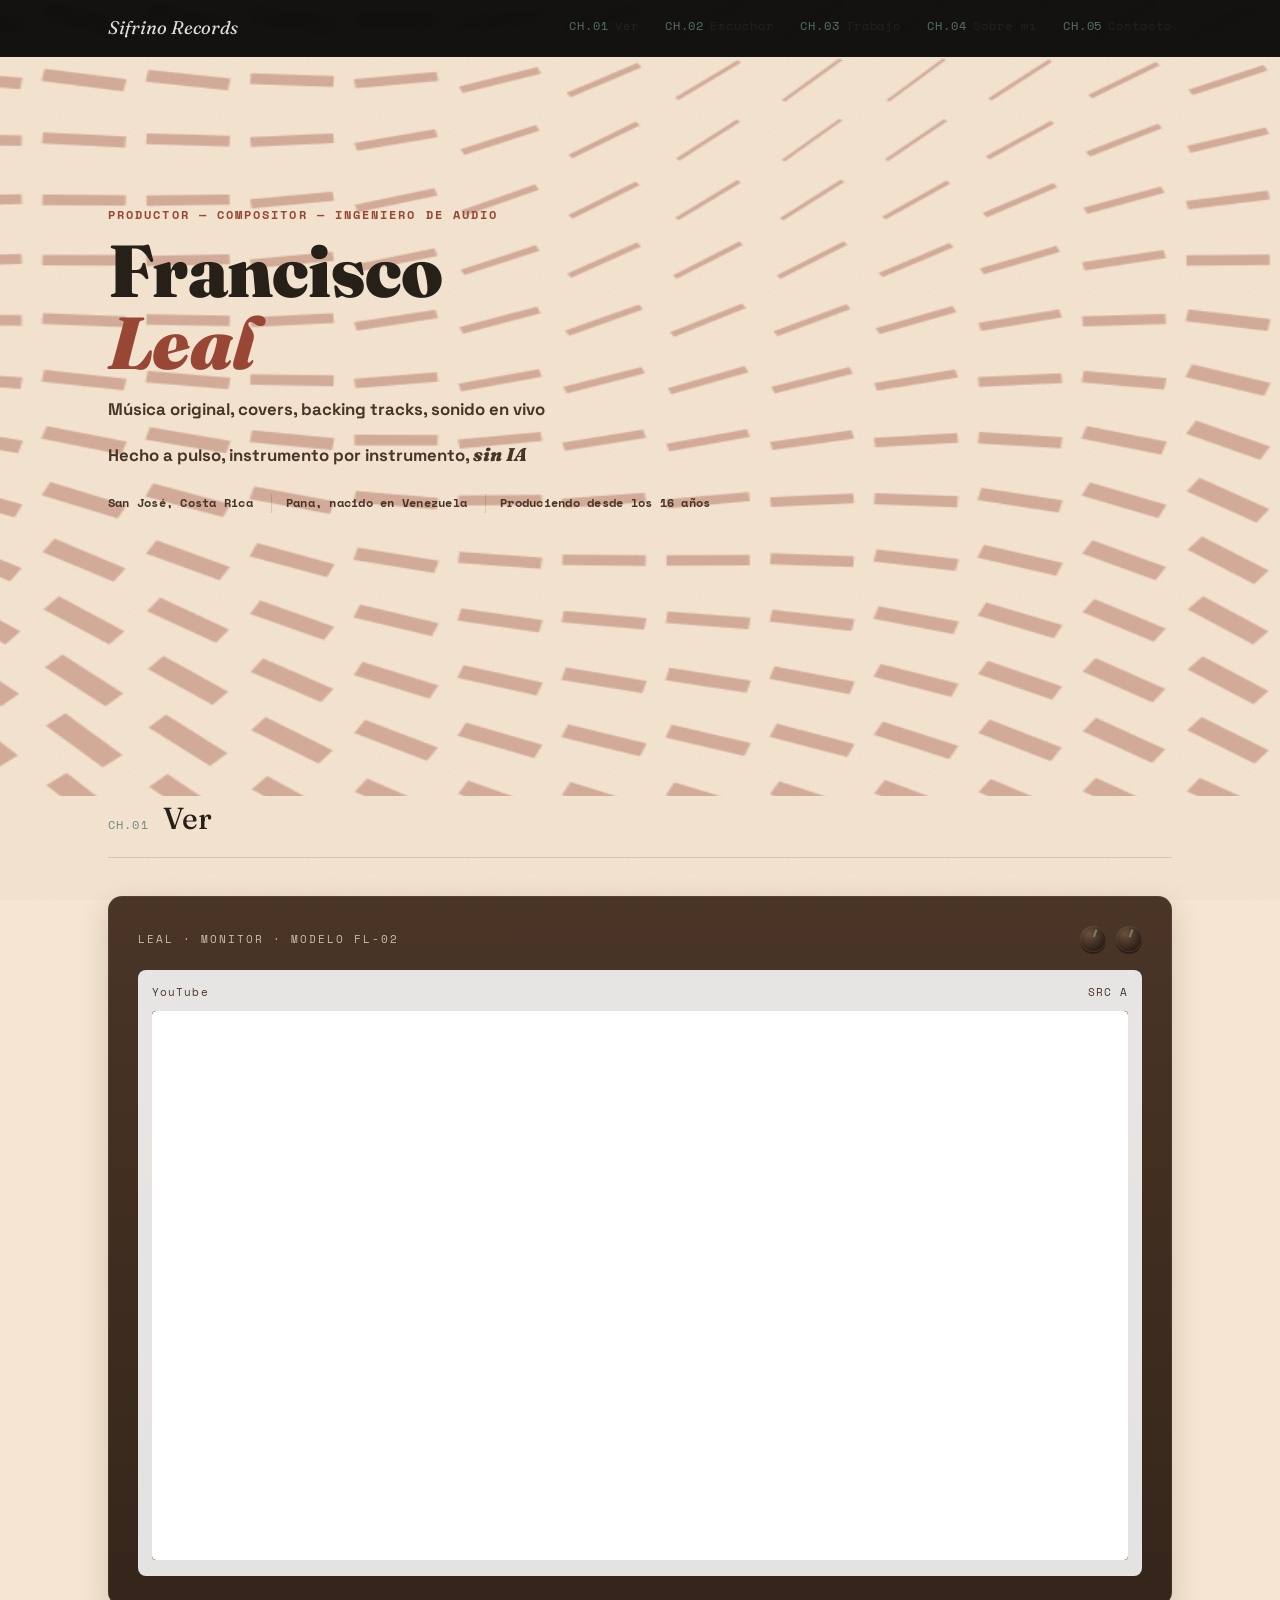
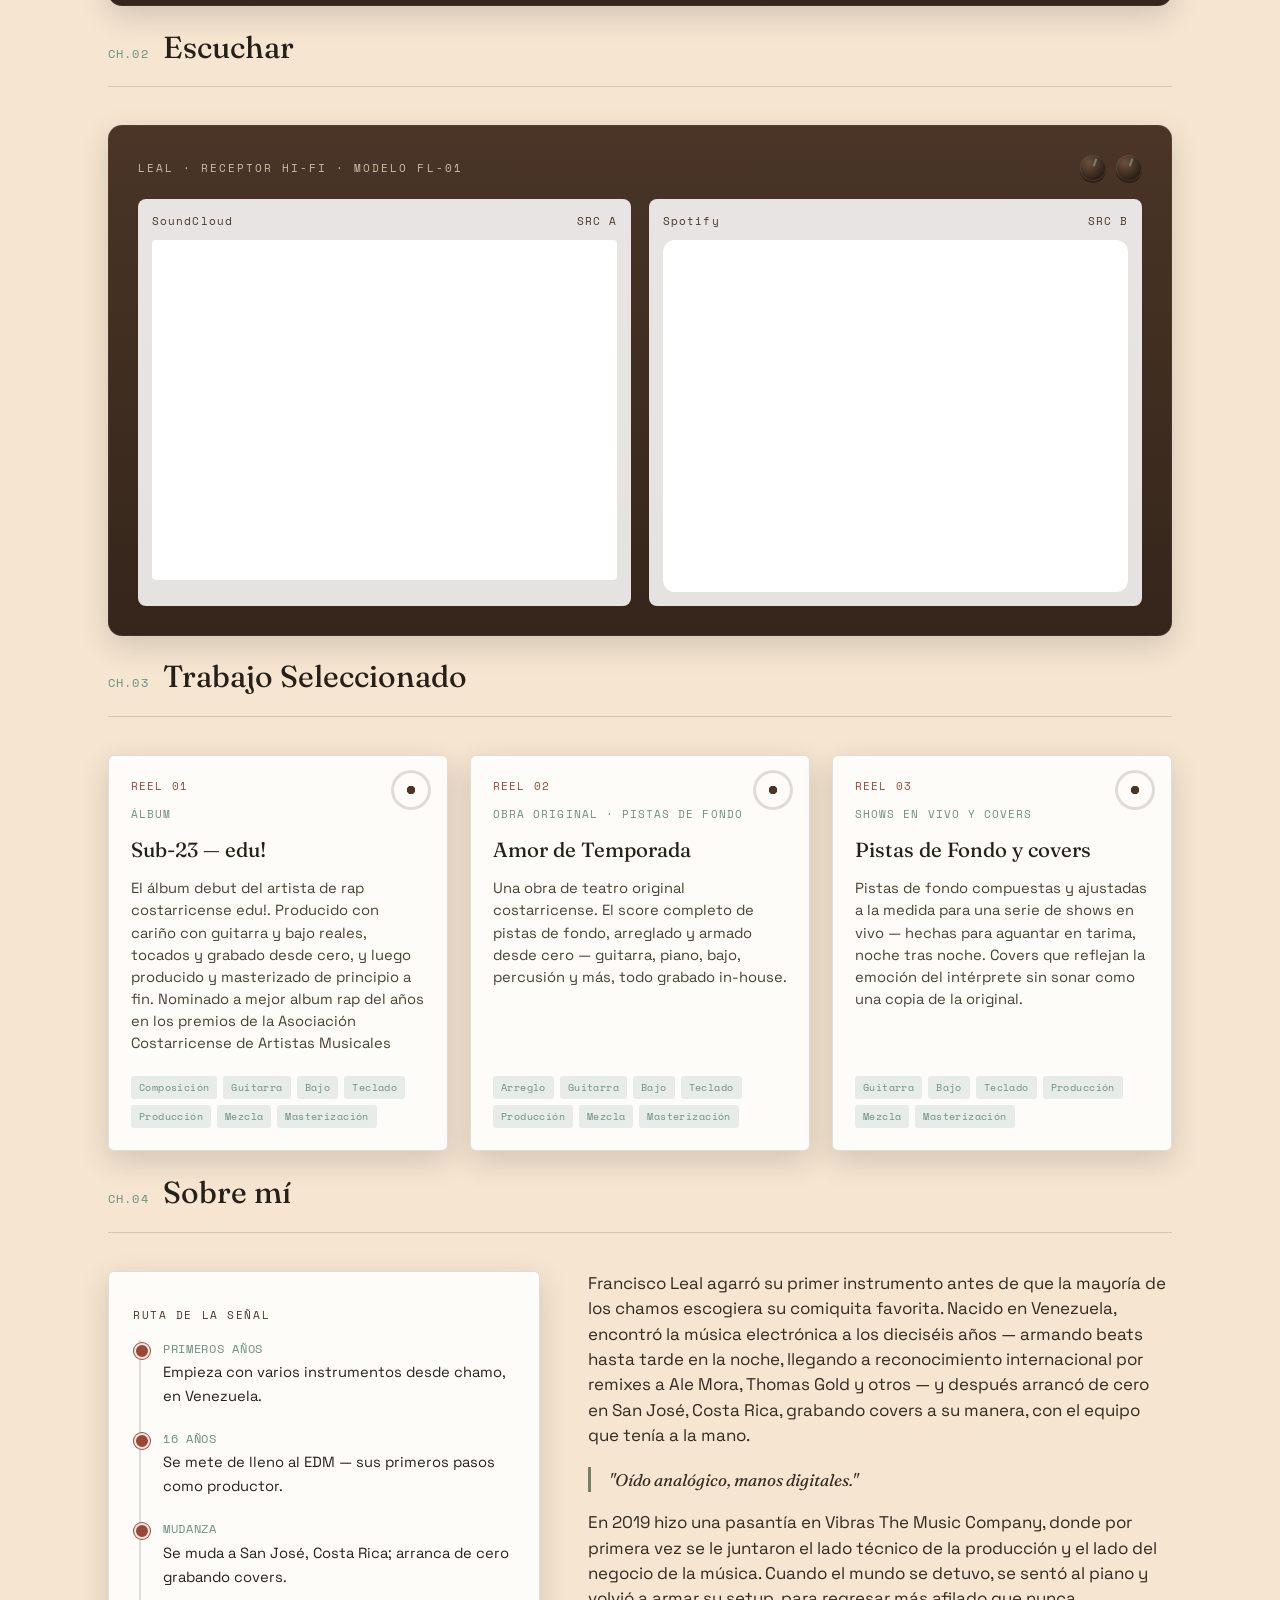
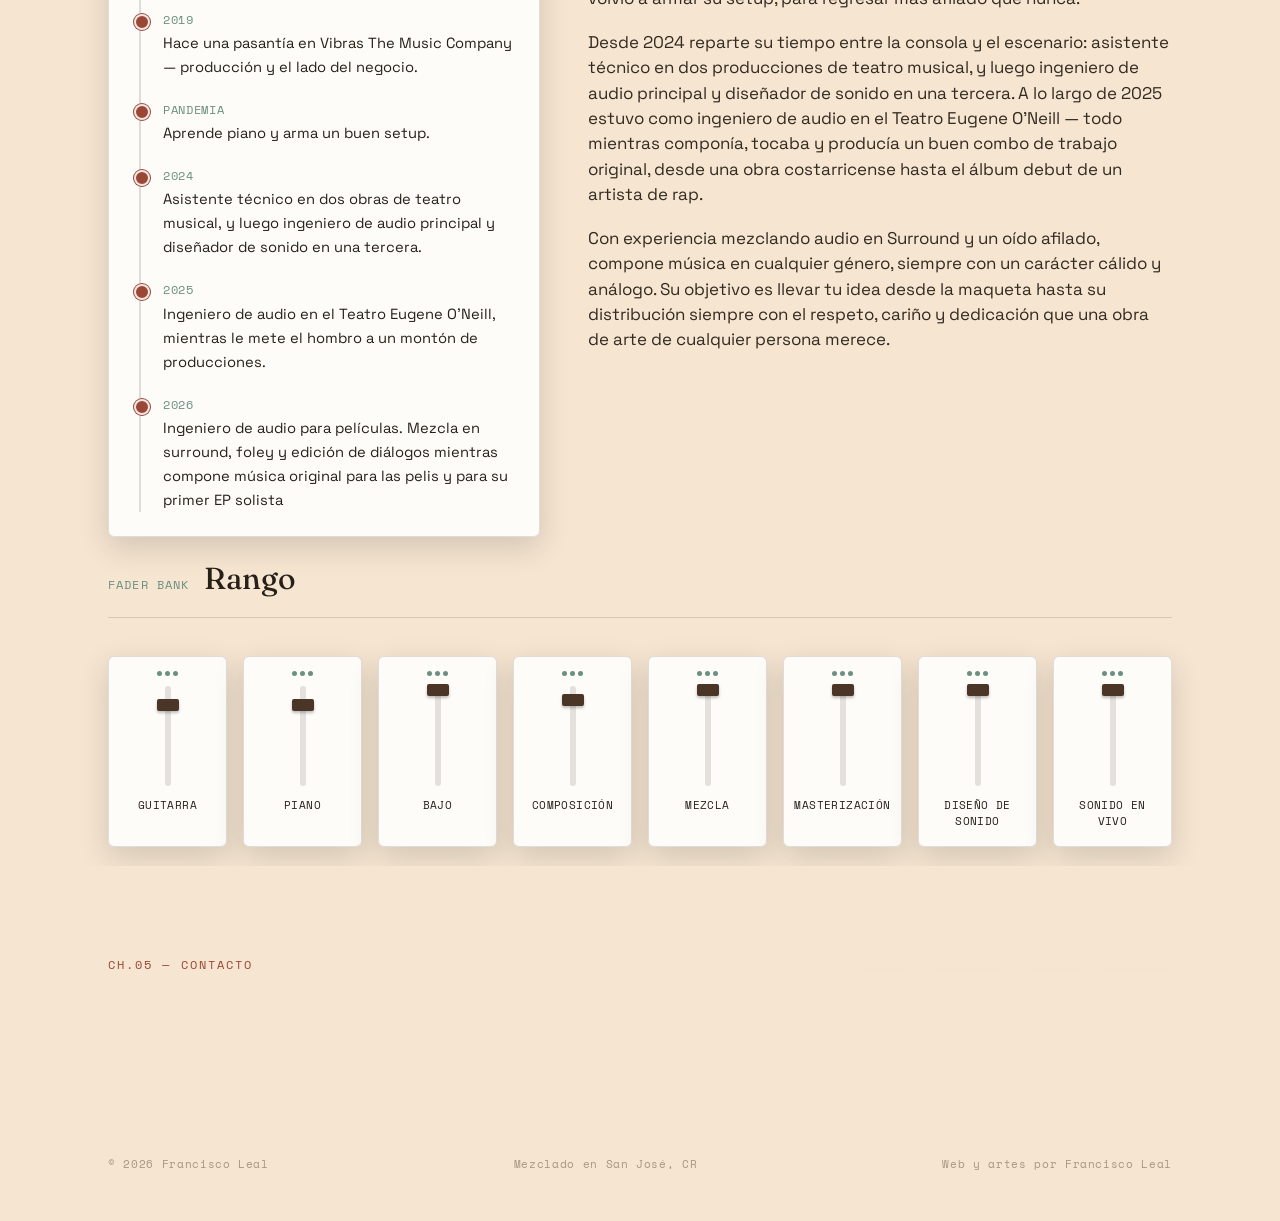
==== commit 139c4e80: "Fixed background viewport" ====
--- a/index.html
+++ b/index.html
@@ -28,11 +28,11 @@
     }
 
     .hero-canvas {
-      position: absolute;
+      position: fixed;
       top: 0;
       right: 0;
-      width: 100%;
-      height: 100%;
+      width: 2600px;
+      height: 1000px;
       z-index: 0;
       pointer-events: none;
     }
@@ -82,10 +82,10 @@
     <section class="hero">
       <canvas class="hero-canvas" id="heroCanvas"></canvas>
       <div class="wrap hero-inner">
-        <p class="eyebrow" style="mix-blend-mode: difference;">Productor — Compositor — Ingeniero de Audio</p>
-        <h1 class="hero-title" style="mix-blend-mode: difference;">Francisco<br><em>Leal</em></h1>
-        <p class="hero-role" style="mix-blend-mode: difference;">Música original, covers, backing tracks, sonido en vivo</p>
-        <p class="hero-role" style="mix-blend-mode: difference;">Hecho a pulso, instrumento por instrumento, <strong>sin IA</strong></p> 
+        <p class="eyebrow" style="background-blend-mode: difference;">Productor — Compositor — Ingeniero de Audio</p>
+        <h1 class="hero-title" style="background-blend-mode: difference;">Francisco<br><em>Leal</em></h1>
+        <p class="hero-role" style="background-blend-mode: difference;">Música original, covers, backing tracks, sonido en vivo</p>
+        <p class="hero-role" style="background-blend-mode: difference;">Hecho a pulso, instrumento por instrumento, <strong>sin IA</strong></p> 
           
         <p class="hero-meta">
           <span>San José, Costa Rica</span>
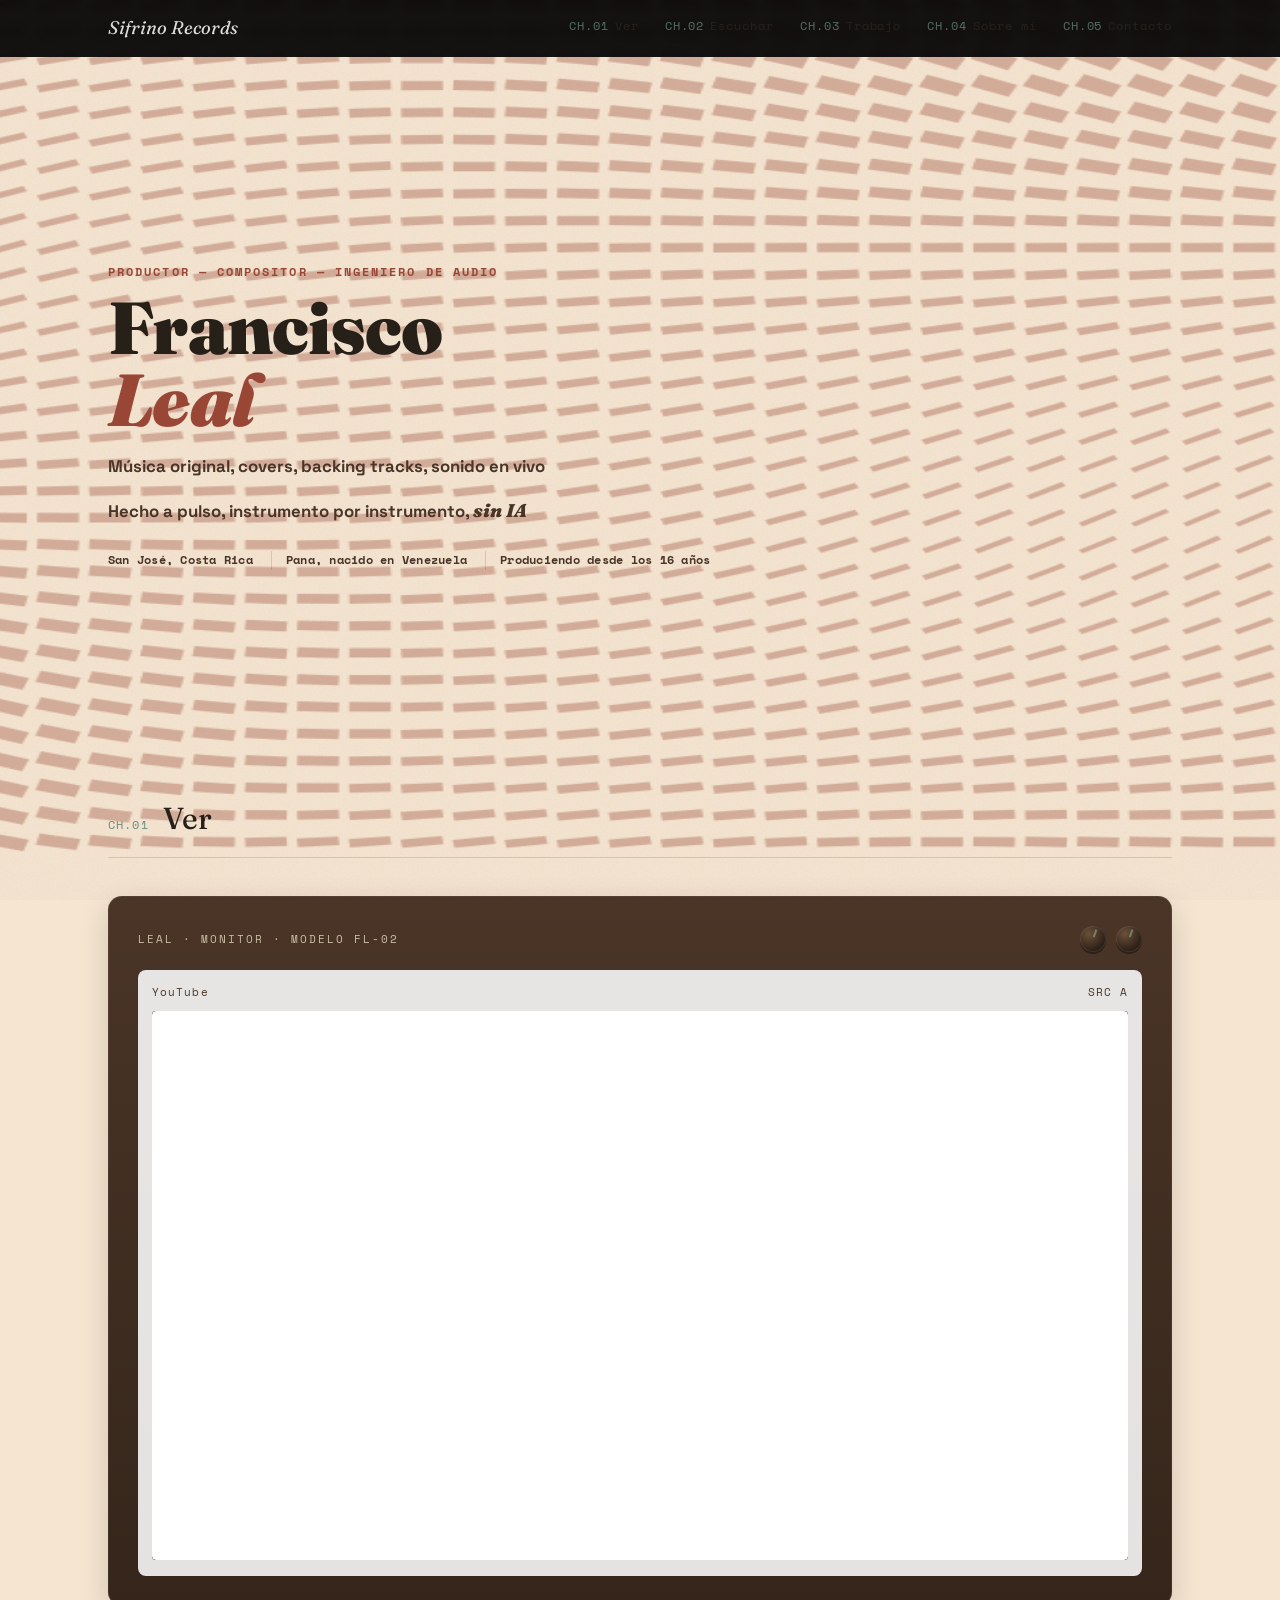
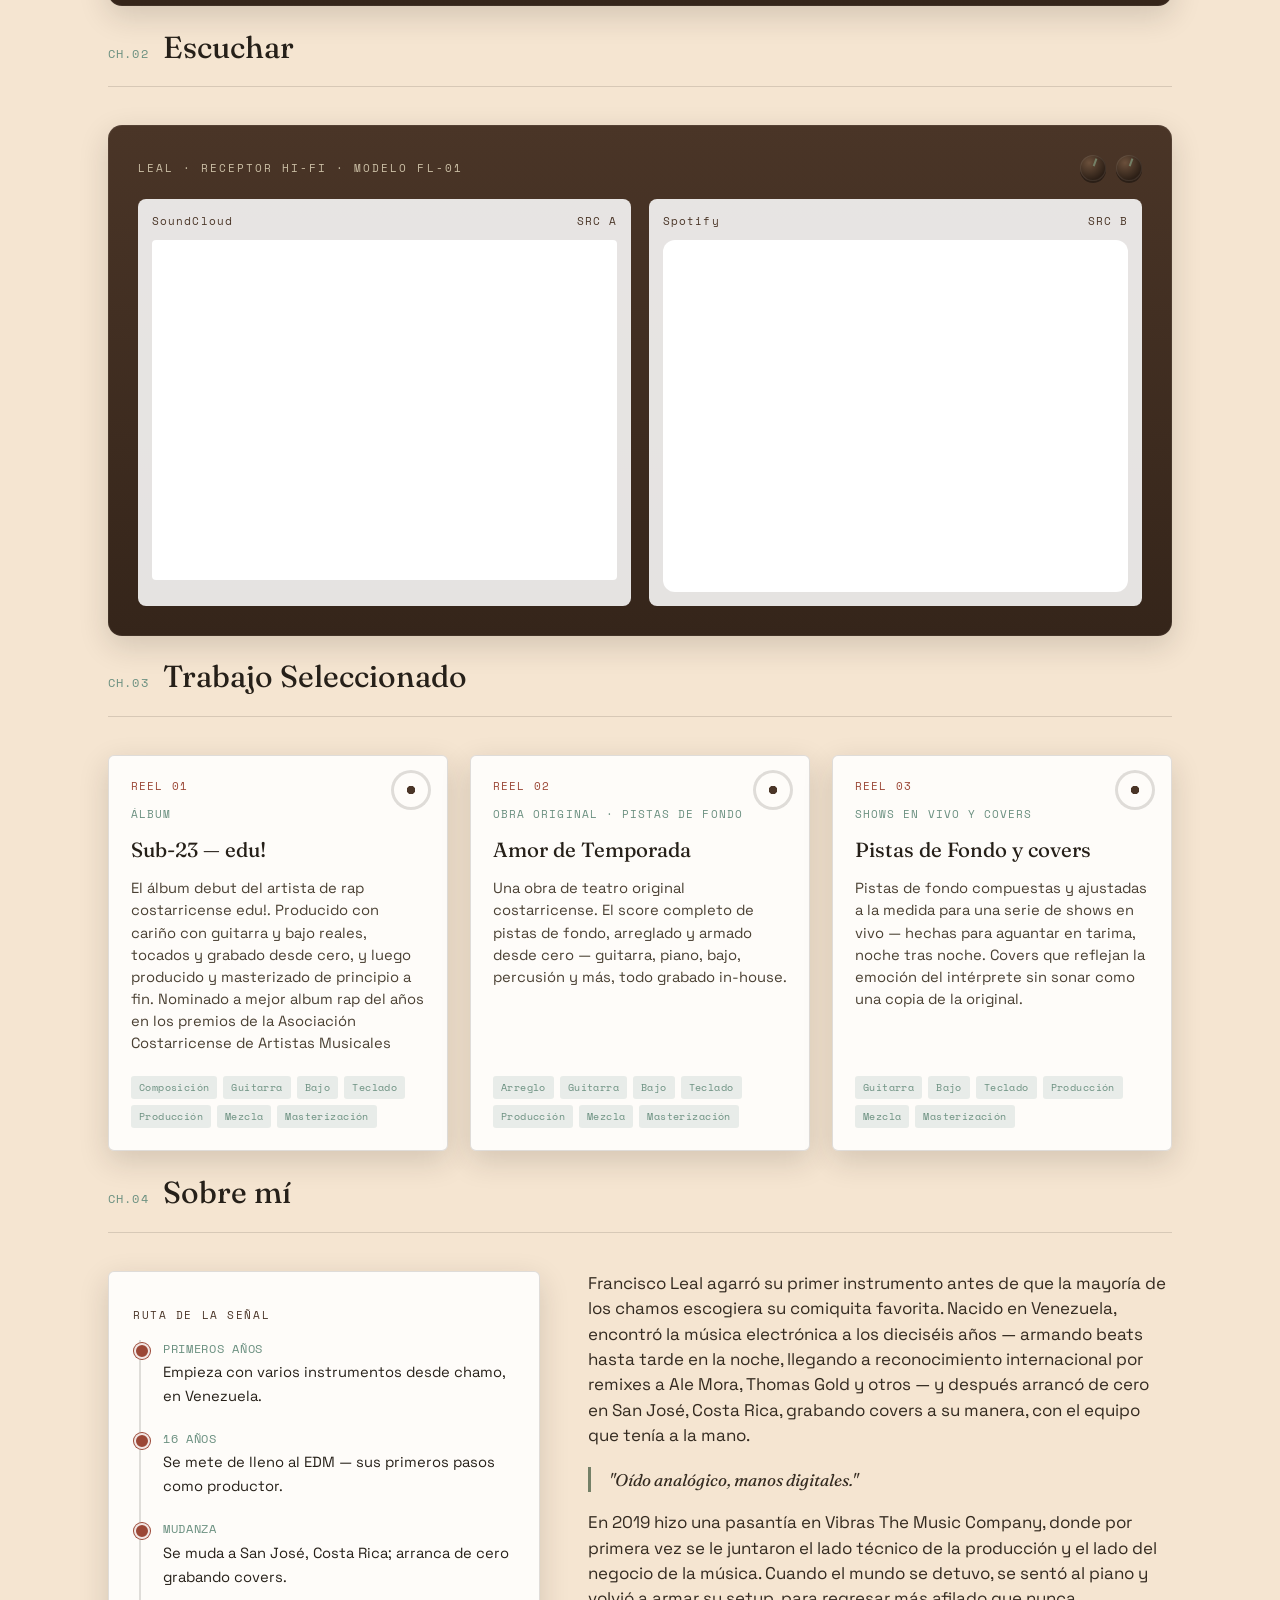
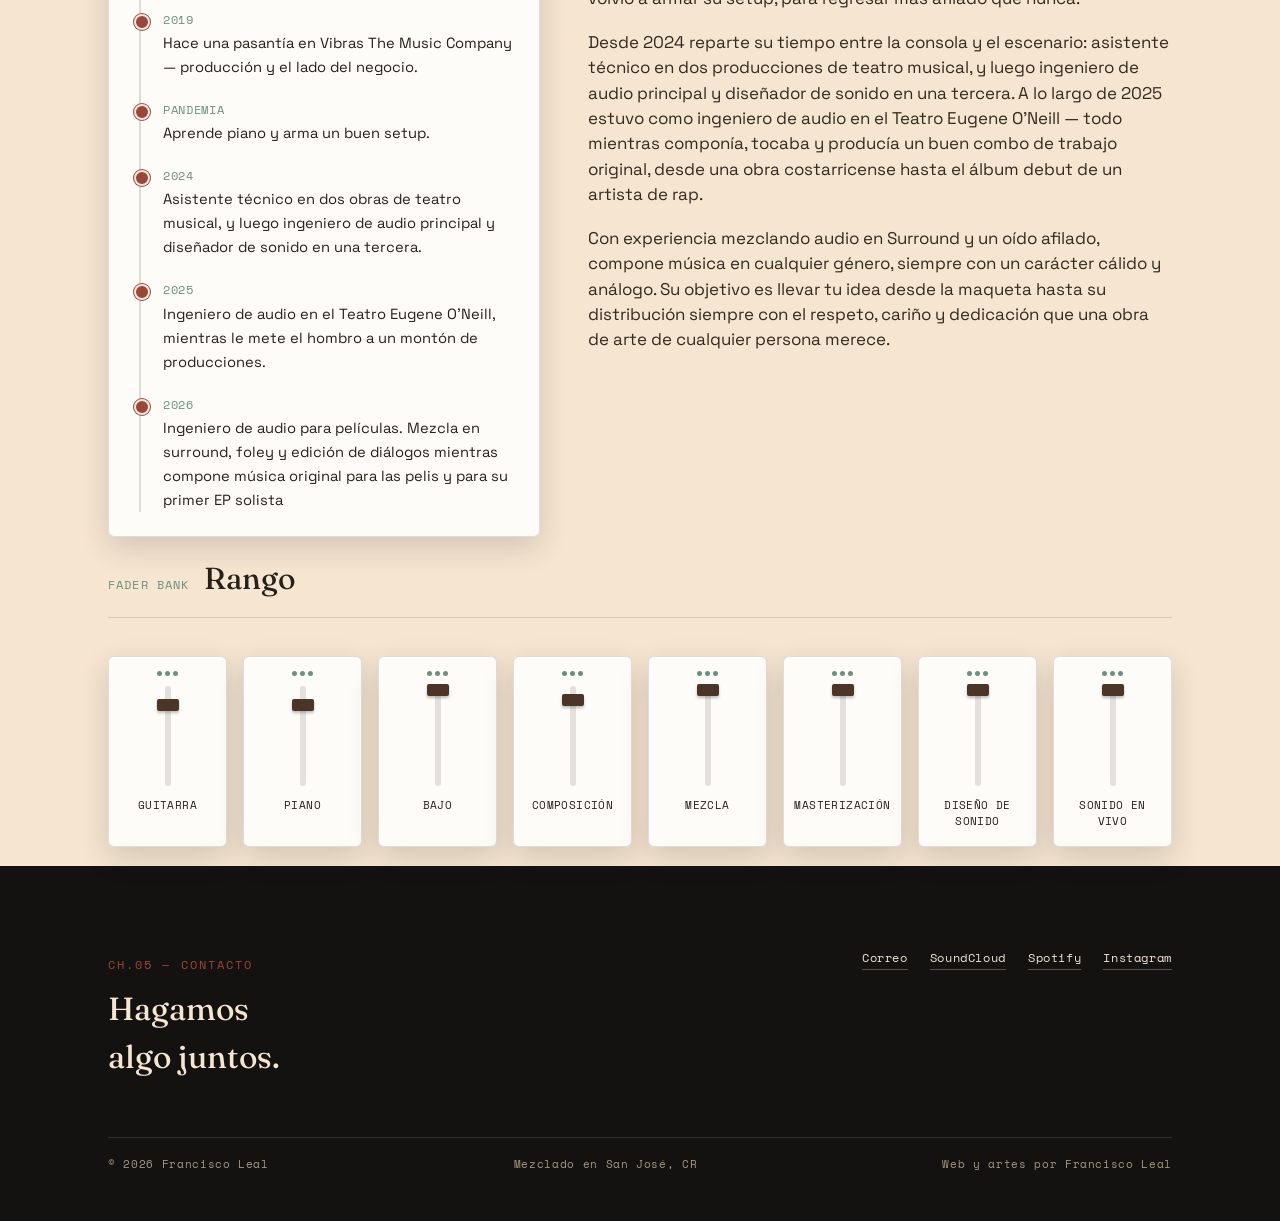
==== commit 9f799058: "Adding full page background" ====
--- a/index.html
+++ b/index.html
@@ -15,13 +15,18 @@
   <link rel="stylesheet" href="styles.css">
   <link rel="icon" type="image/x-icon" href="favicon.png">
   <style>
-    /* NOTE: styles.css already sets .hero { position: fixed; padding: 76px 23px; ... }
-       We only add what's needed here so we don't fight that rule — previously this
-       block redeclared position:relative and padding:0, which silently cancelled
-       the fixed positioning and collapsed the hero's padding. */
+    /* NOTE: styles.css sets .hero { position: fixed; padding: 76px 23px; ... }.
+       The hero's CONTENT (title, role lines, meta) should scroll away with the
+       page like normal content, so we override position back to relative here
+       — the hero now takes up real space in the document flow instead of
+       being pinned to the viewport. The animated canvas is a separate element
+       with its own position: fixed below, so it keeps acting as a persistent
+       backdrop (visible through the .paper-mask cutouts at each section-ruler)
+       even once the hero text itself has scrolled out of view. */
     .hero {
-      top: 0;
-      left: 0;
+      position: relative;
+      top: auto;
+      left: auto;
       width: 100%;
       overflow: hidden;
       z-index: 0;
@@ -32,7 +37,7 @@
       top: 0;
       right: 0;
       width: 2600px;
-      height: 1000px;
+      height: 100%;
       z-index: 0;
       pointer-events: none;
     }
@@ -44,20 +49,28 @@
       padding-bottom: 100px;
     }
 
-    /* Reserves scroll space equal to the hero's rendered height (kept in sync
-       by JS below), since the fixed hero no longer occupies space in the flow */
-    .hero-spacer {
-      width: 100%;
-    }
-
-    /* Everything that scrolls needs to be a positioned element with an opaque
-       background so it paints above — and visually covers — the fixed hero.
-       var(--paper) matches the site's own background, so there's no seam. */
-    .page-content,
-    footer {
+    /* Everything that scrolls needs to be a positioned element so it paints
+       above the fixed hero. The opaque paper fill itself now lives on
+       .paper-mask (a separate layer inside .page-content) instead of being
+       painted directly on .page-content, so that layer alone can be cut into
+       with clip-path — punching "windows" down to the fixed hero canvas at
+       each section-ruler — without also clipping away the header text that
+       sits on top of it. */
+    .page-content {
       position: relative;
       z-index: 1;
+    }
+
+    .paper-mask {
+      position: absolute;
+      inset: 0;
+      z-index: -1;
       background: var(--paper);
+      pointer-events: none;
+    }
+
+    body {
+      overflow-x: hidden;
     }
   </style>
 </head>
@@ -95,16 +108,19 @@
       </div>
     </section>
 
-    <!-- Reserva el espacio de scroll para el hero, ahora fijo (ver script al final) -->
-    <div class="hero-spacer" id="heroSpacer" aria-hidden="true"></div>
-
     <div class="page-content">
+      <!-- Solid paper fill for everything scrolled above the hero. This layer,
+           not .page-content itself, gets the clip-path cutouts so the header
+           text (a sibling, painted above it) is never clipped along with it. -->
+      <div class="paper-mask" id="paperMask" aria-hidden="true"></div>
 
     <!-- ================= VER ================= -->
     <section id="watch" class="wrap">
-      <div class="section-head">
-        <span class="tag">CH.01</span>
-        <h2>Ver</h2>
+      <div class="section-ruler">
+        <div class="section-head">
+          <span class="tag">CH.01</span>
+          <h2>Ver</h2>
+        </div>
       </div>
 
       <div class="receiver video-panel">
@@ -132,9 +148,11 @@
 
     <!-- ================= ESCUCHAR ================= -->
     <section id="listen" class="wrap">
-      <div class="section-head">
-        <span class="tag">CH.02</span>
-        <h2>Escuchar</h2>
+      <div class="section-ruler">
+        <div class="section-head">
+          <span class="tag">CH.02</span>
+          <h2>Escuchar</h2>
+        </div>
       </div>
 
       <div class="receiver">
@@ -169,9 +187,11 @@
 
     <!-- ================= TRABAJO ================= -->
     <section id="work" class="wrap">
-      <div class="section-head">
-        <span class="tag">CH.03</span>
-        <h2>Trabajo Seleccionado</h2>
+      <div class="section-ruler">
+        <div class="section-head">
+          <span class="tag">CH.03</span>
+          <h2>Trabajo Seleccionado</h2>
+        </div>
       </div>
 
       <div class="log-grid">
@@ -237,9 +257,11 @@
 
     <!-- ================= SOBRE MÍ ================= -->
     <section id="about" class="wrap">
-      <div class="section-head">
-        <span class="tag">CH.04</span>
-        <h2>Sobre mí</h2>
+      <div class="section-ruler">
+        <div class="section-head">
+          <span class="tag">CH.04</span>
+          <h2>Sobre mí</h2>
+        </div>
       </div>
 
       <div class="about-grid">
@@ -311,9 +333,11 @@
 
     <!-- ================= RANGO / CANALES ================= -->
     <section id="range" class="wrap">
-      <div class="section-head">
-        <span class="tag">FADER BANK</span>
-        <h2>Rango</h2>
+      <div class="section-ruler">
+        <div class="section-head">
+          <span class="tag">FADER BANK</span>
+          <h2>Rango</h2>
+        </div>
       </div>
       <div class="channels" id="channelBank">
         <div class="channel">
@@ -380,7 +404,7 @@
 
   <footer id="contact">
     <div class="wrap">
-      <div class="footer-inner">
+      <div class="footer-inner" style="z-index: 0;">
         <div>
           <p class="eyebrow">CH.05 — Contacto</p>
           <h3 class="footer-title">Hagamos<br>algo juntos.</h3>
@@ -425,6 +449,54 @@
     }
   </script>
 
+  <!-- ================= VENTANAS DE CANAL EN LOS ENCABEZADOS ================= -->
+  <script>
+  (function () {
+    // Cada .section-ruler debe leer como una regla horizontal que deja ver el
+    // fondo animado del hero (fixed, detrás de todo). En vez de perforar
+    // .page-content completo (lo que también recortaría el texto del
+    // encabezado, que vive dentro), el relleno opaco vive en una capa aparte,
+    // .paper-mask, y es SOLO esa capa la que se recorta con clip-path,
+    // usando un solo <path> con regla evenodd: un rectángulo grande de fondo
+    // más un rectángulo "agujero" por cada .section-ruler.
+    var mask = document.getElementById('paperMask');
+    var pageContent = document.querySelector('.page-content');
+    if (!mask || !pageContent) return;
+
+    function updateMask() {
+      var rulers = document.querySelectorAll('.section-ruler');
+      var pcRect = pageContent.getBoundingClientRect();
+      var w = Math.ceil(pcRect.width);
+      var h = Math.ceil(pageContent.scrollHeight);
+
+      var d = 'M0 0 H' + w + ' V' + h + ' H0 Z ';
+
+      rulers.forEach(function (ruler) {
+        var r = ruler.getBoundingClientRect();
+        var top = Math.round(r.top - pcRect.top);
+        var bottom = Math.round(top + r.height);
+        d += 'M0 ' + top + ' H' + w + ' V' + bottom + ' H0 Z ';
+      });
+
+      try {
+        mask.style.clipPath = 'path(evenodd, "' + d + '")';
+      } catch (e) {
+        // navegadores sin soporte para path() simplemente conservan el fondo sólido
+      }
+    }
+
+    window.addEventListener('resize', updateMask);
+    window.addEventListener('load', updateMask);
+    if (document.fonts && document.fonts.ready) {
+      document.fonts.ready.then(updateMask);
+    }
+    // Fraunces puede tardar un toque en aplicarse y cambiar la altura del
+    // encabezado; recalculamos un par de veces después de la carga inicial.
+    setTimeout(updateMask, 60);
+    setTimeout(updateMask, 300);
+  })();
+  </script>
+
   <!-- ================= FONDO ANIMADO DEL HERO ================= -->
   <script>
   (function () {
@@ -521,7 +593,6 @@
     const canvas = document.getElementById('heroCanvas');
     const context = canvas.getContext('2d');
     const container = canvas.closest('.hero');
-    const spacer = document.getElementById('heroSpacer');
 
     let width, height, dpr;
 
@@ -533,10 +604,6 @@
       canvas.width = width * dpr;
       canvas.height = height * dpr;
       context.setTransform(dpr, 0, 0, dpr, 0, 0);
-
-      // keep the spacer in sync with the hero's real height, since the hero's
-      // size comes from its own padding/content, not a fixed viewport unit
-      if (spacer) spacer.style.height = height + 'px';
     }
     window.addEventListener('resize', resize);
     resize();
@@ -552,8 +619,8 @@
     function draw() {
       context.clearRect(0, 0, width, height);
 
-      const cols = 25;
-      const rows = 25;
+      const cols = 50;
+      const rows = 50;
       const numCells = cols * rows;
 
       const gridw = width * 1;
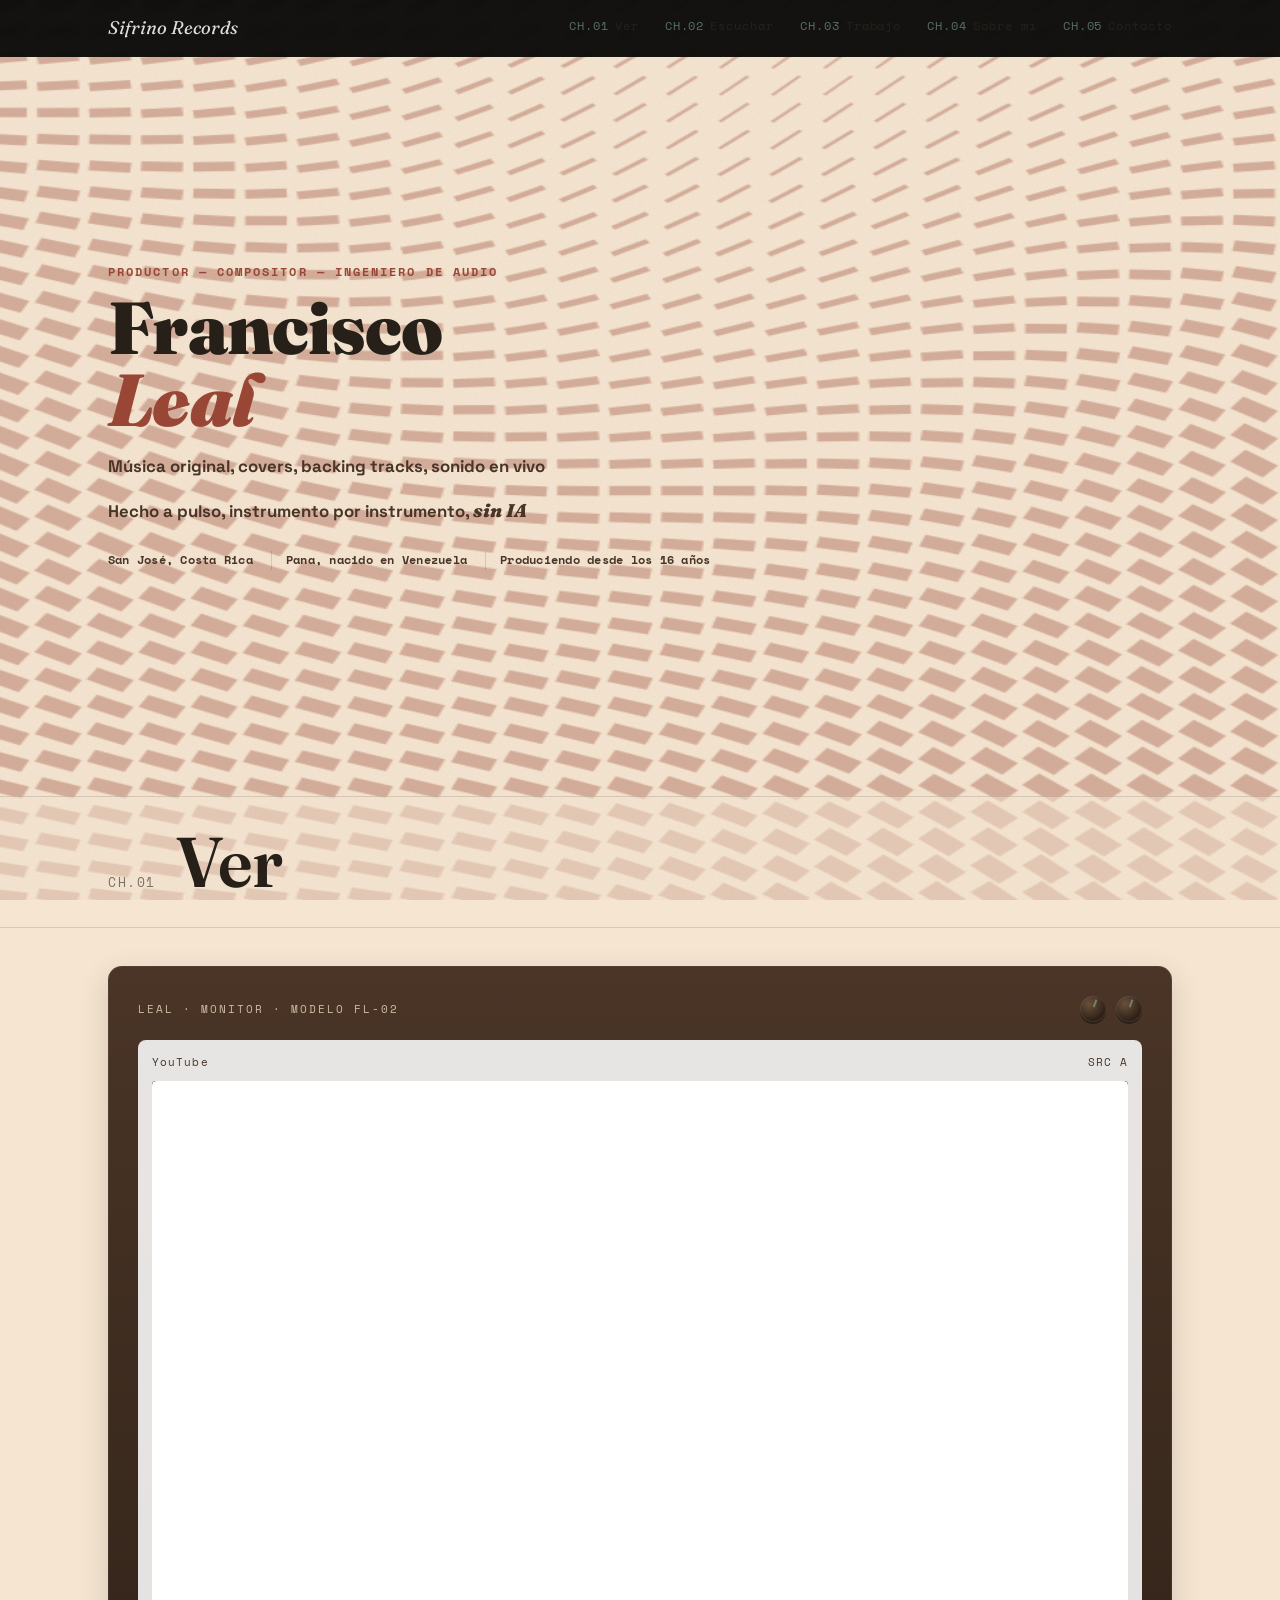
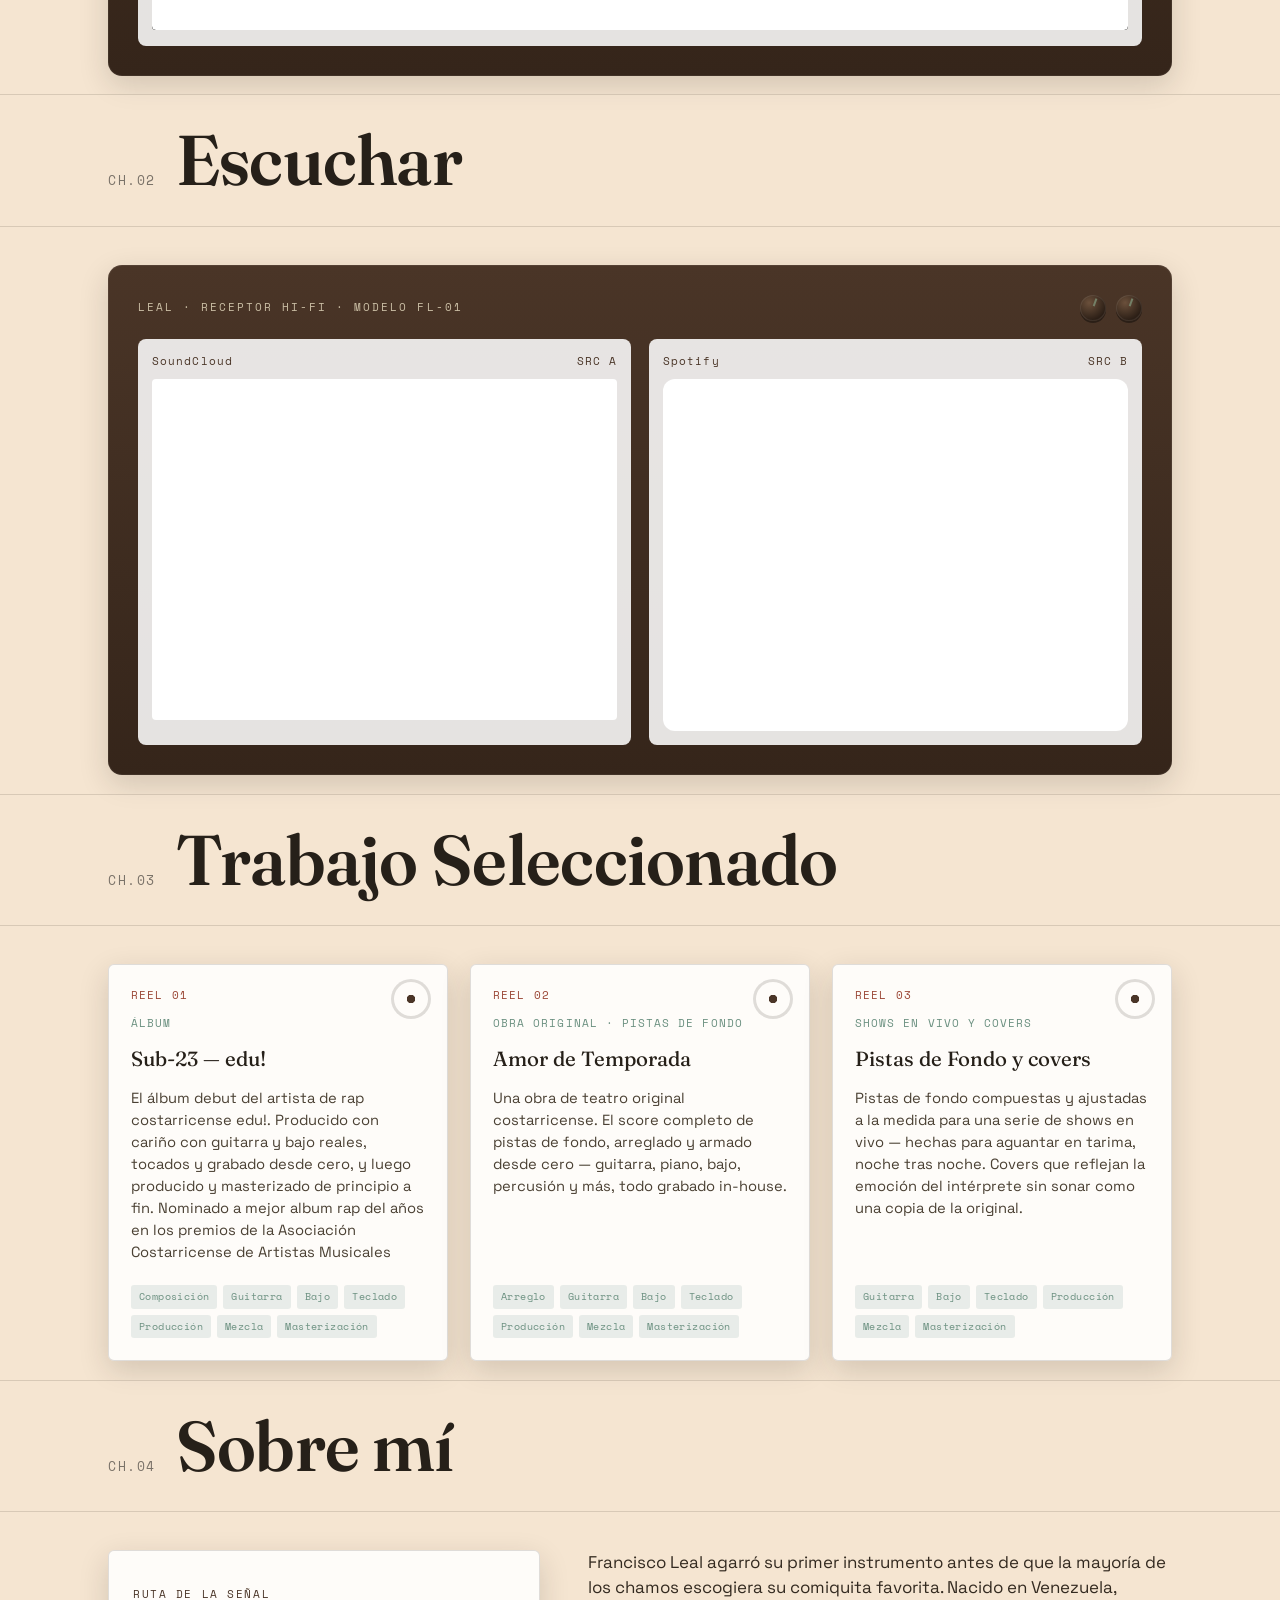
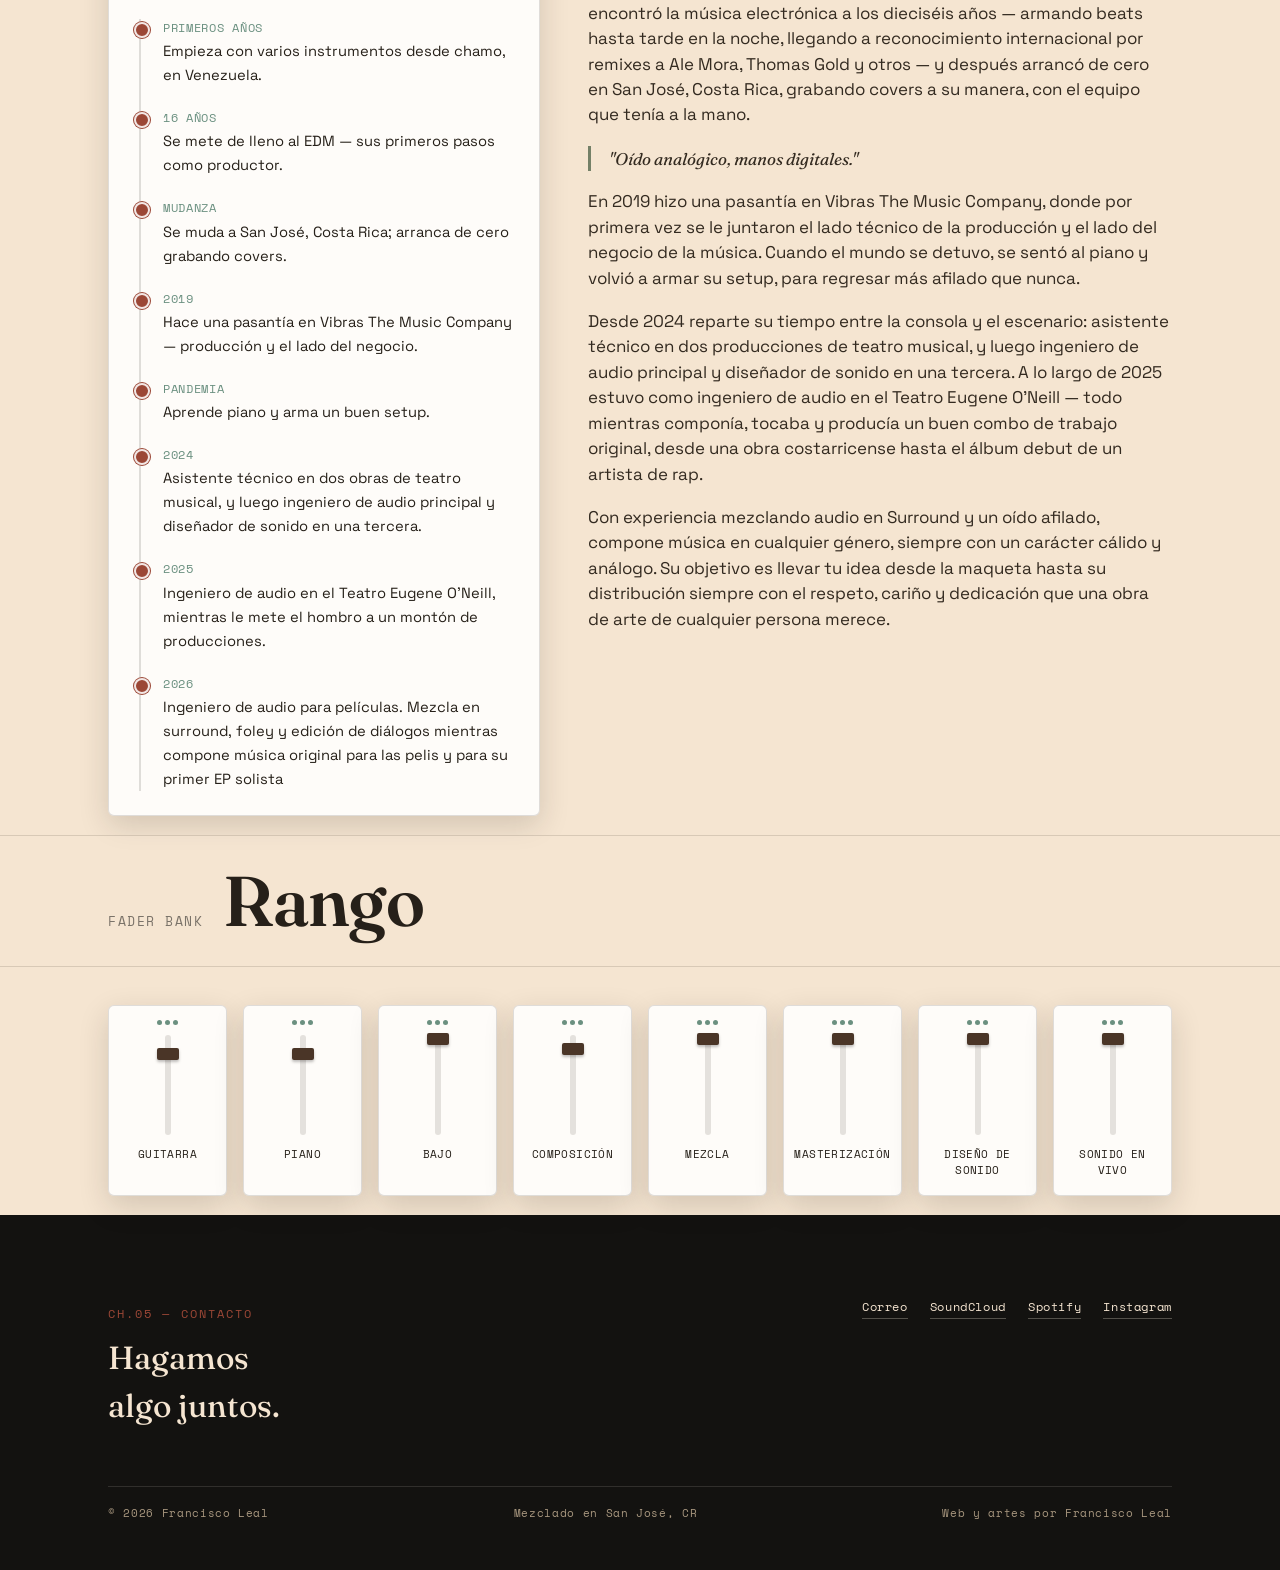
==== commit 762a1169: "Finishing up" ====
--- a/index.html
+++ b/index.html
@@ -38,13 +38,13 @@
       right: 0;
       width: 2600px;
       height: 100%;
-      z-index: 0;
+      z-index: 1;
       pointer-events: none;
     }
 
     .hero-inner {
       position: relative;
-      z-index: 1;
+      z-index: 10;
       padding-top: 100px;
       padding-bottom: 100px;
     }
--- a/styles.css
+++ b/styles.css
@@ -1,5 +1,5 @@
     :root {
-        --paper: #f5e5d1;
+        --paper: rgb(245, 229, 209);
         --paper-panel: #ffffffde;
         --ink: #262019;
         --walnut: #4a3527;
@@ -182,7 +182,7 @@
         font-weight: 900;
         line-height: 0.98;
         letter-spacing: -0.01em;
-        mix-blend-mode: difference;
+        /* mix-blend-mode: difference; */
 
         
     }
@@ -214,12 +214,14 @@
         flex-wrap: wrap;
         letter-spacing: 0.02em;
         mix-blend-mode: difference;
+        
 
     }
 
     .hero-meta span {
         padding-left: 14px;
         border-left: 1px solid var(--cream-line);
+        
     }
 
     .hero-meta span:first-child {
@@ -354,24 +356,52 @@
         padding: 74px 0;
     }
 
+    /* .section-ruler is the full-bleed "window": it breaks out of .wrap's
+       max-width so the ruler reads as a bar running edge-to-edge, and it
+       carries no background of its own — the opaque paper fill sits on the
+       separate .paper-mask layer in index.html, which is cut with clip-path
+       exactly at each ruler's position, letting the fixed hero canvas show
+       through here like a lit VU-meter strip. */
+    .section-ruler {
+        position: relative;
+        width: 100vw;
+        left: 50%;
+        right: 50%;
+        margin-left: -50vw;
+        margin-right: -50vw;
+        margin-bottom: 38px;
+        border-top: 1px solid var(--cream-line);
+        border-bottom: 1px solid var(--cream-line);
+        background-color: rgba(245, 229, 209, 0.5);
+        z-index: 50;
+    }
+
     .section-head {
+        max-width: var(--maxw);
+        margin: 0 auto;
+        padding: 30px 28px;
         display: flex;
         align-items: baseline;
-        gap: 14px;
-        margin-bottom: 38px;
-        border-bottom: 1px solid var(--cream-line);
-        padding-bottom: 16px;
+        gap: 20px;
+        z-index: 1;
     }
 
     .section-head h2 {
-        font-size: 1.9rem;
+        font-family: 'Fraunces', serif;
+        /* font-size: clamp(2.6rem, 6vw, 4.4rem); */
+        font-size: clamp(2.6rem, 6vw, 4.4rem);
+        font-weight: 600;
+        letter-spacing: -0.01em;
+        line-height: 1;
+        /* mix-blend-mode: difference; */
     }
 
     .section-head .tag {
         font-family: 'Space Mono', monospace;
-        font-size: 0.72rem;
+        font-size: 0.8rem;
         color: var(--teal);
-        letter-spacing: 0.1em;
+        letter-spacing: 0.12em;
+        mix-blend-mode: difference;
     }
 
     /* ---------- ABOUT ---------- */
@@ -743,6 +773,8 @@
         background: #000000eb;
         color: var(--paper);
         padding: 60px 0 30px;
+        z-index: 15;
+        position: inherit;
     }
 
     .footer-inner {
@@ -751,6 +783,7 @@
         align-items: flex-start;
         gap: 30px;
         flex-wrap: wrap;
+        position: relative;
     }
 
     .footer-title {
@@ -794,4 +827,4 @@
         justify-content: space-between;
         flex-wrap: wrap;
         gap: 10px;
-    }+    }
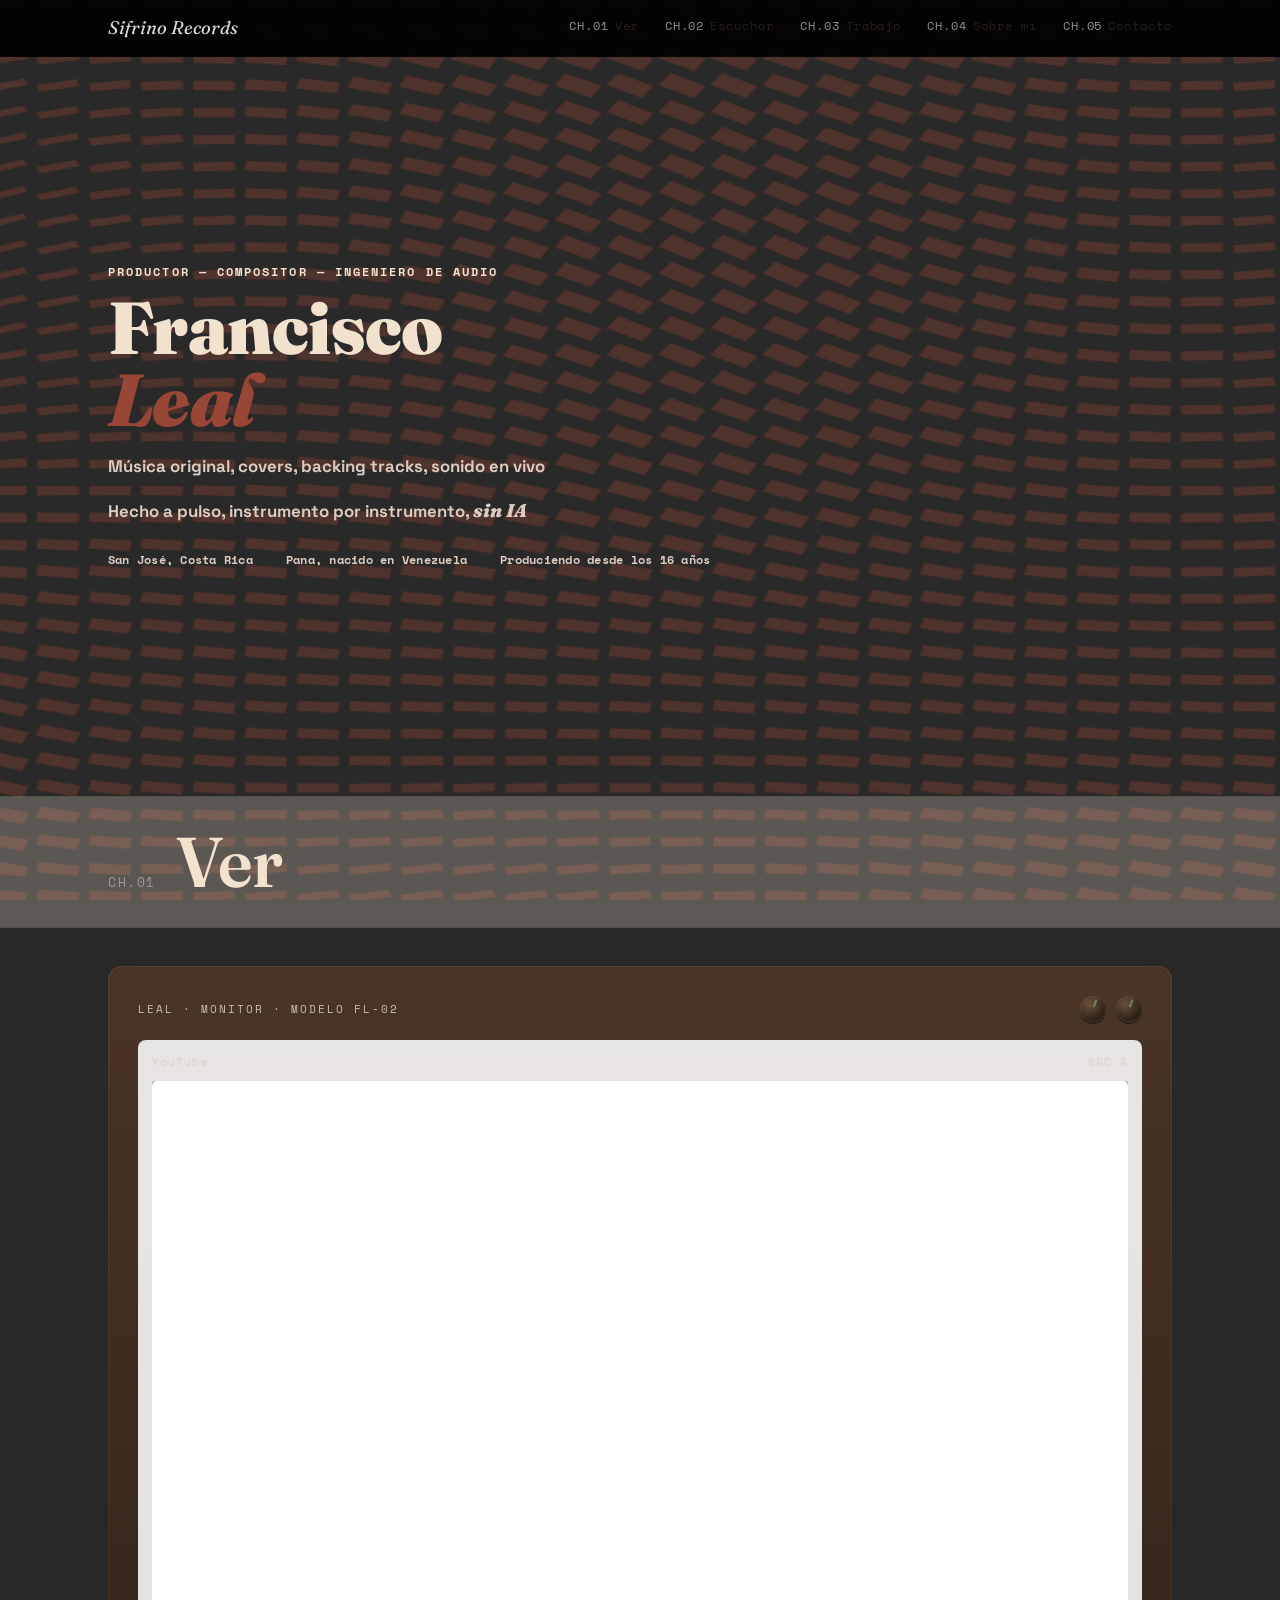
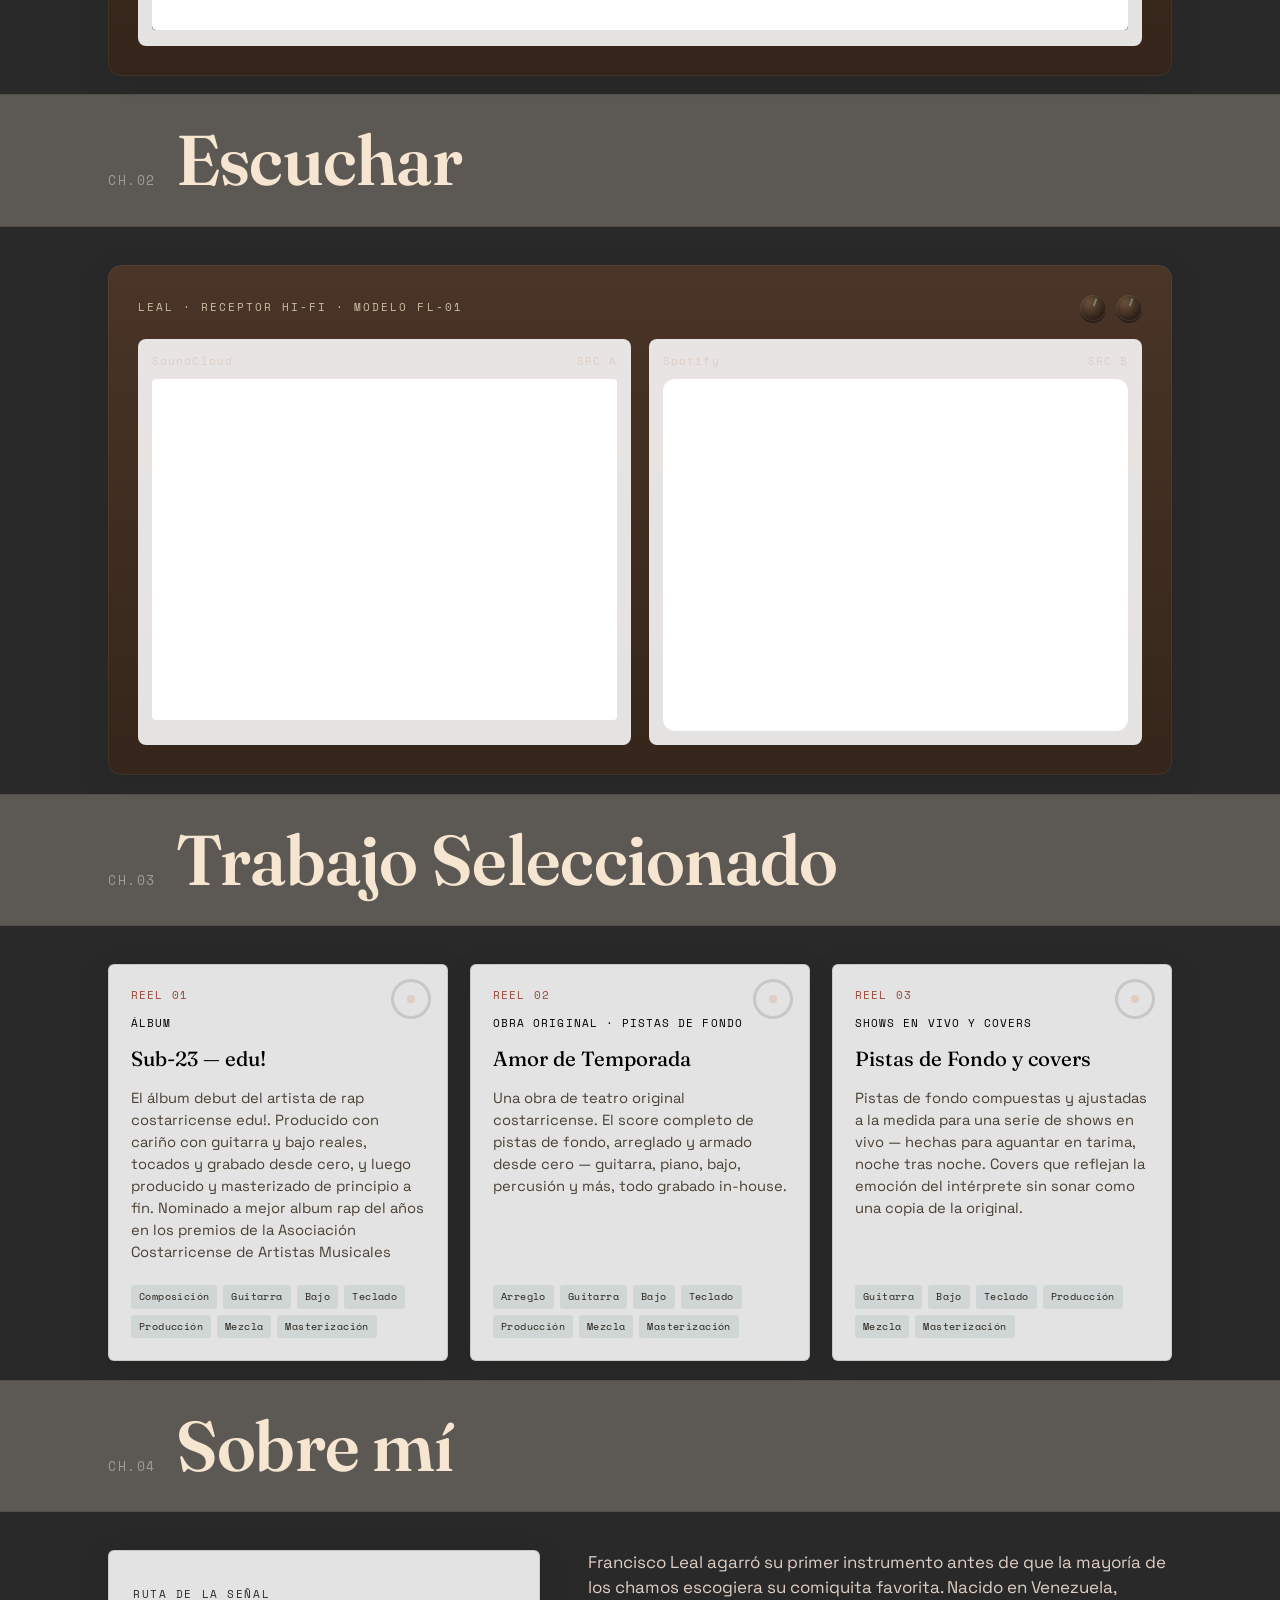
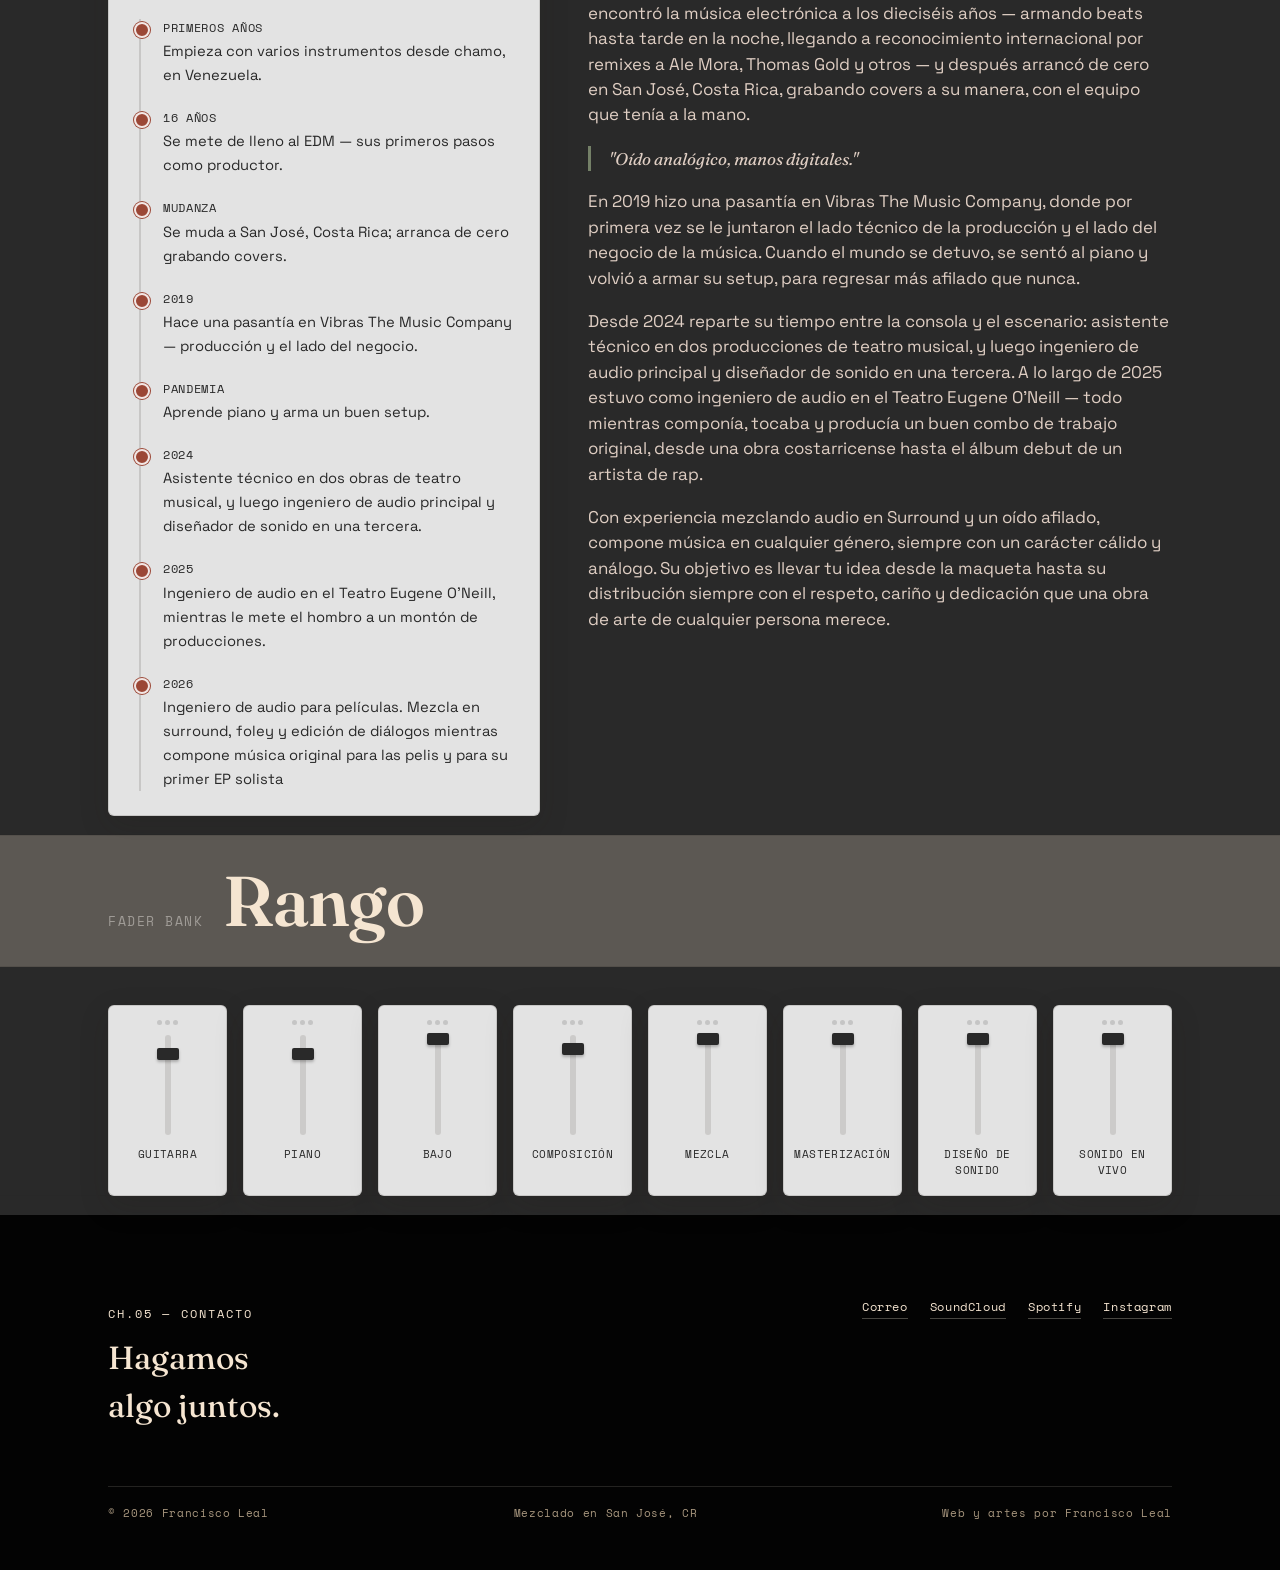
==== commit 256ba0ae: "Changing color scheme" ====
--- a/index.html
+++ b/index.html
@@ -95,7 +95,7 @@
     <section class="hero">
       <canvas class="hero-canvas" id="heroCanvas"></canvas>
       <div class="wrap hero-inner">
-        <p class="eyebrow" style="background-blend-mode: difference;">Productor — Compositor — Ingeniero de Audio</p>
+        <p class="eyebrow" style="background-blend-mode: difference; color: var(--ink);">Productor — Compositor — Ingeniero de Audio</p>
         <h1 class="hero-title" style="background-blend-mode: difference;">Francisco<br><em>Leal</em></h1>
         <p class="hero-role" style="background-blend-mode: difference;">Música original, covers, backing tracks, sonido en vivo</p>
         <p class="hero-role" style="background-blend-mode: difference;">Hecho a pulso, instrumento por instrumento, <strong>sin IA</strong></p> 
@@ -406,7 +406,7 @@
     <div class="wrap">
       <div class="footer-inner" style="z-index: 0;">
         <div>
-          <p class="eyebrow">CH.05 — Contacto</p>
+          <p class="eyebrow" style="color: var(--ink)">CH.05 — Contacto</p>
           <h3 class="footer-title">Hagamos<br>algo juntos.</h3>
         </div>
         <ul class="footer-links">
--- a/styles.css
+++ b/styles.css
@@ -1,11 +1,11 @@
     :root {
-        --paper: rgb(245, 229, 209);
+        --paper: rgb(41,41,41);
         --paper-panel: #ffffffde;
-        --ink: #262019;
-        --walnut: #4a3527;
+        --ink: rgba(245, 229, 209, 1);
+        --walnut: #dfcec3;
         --walnut-dk: #35251a;
         --rust: rgb(155, 71, 54);
-        --teal: #6b9080;
+        --teal: #c5c5c5;
         --mustard: #748067;
         --cream-line: rgba(38, 32, 25, 0.14);
         --shadow: 0 10px 30px rgba(38, 32, 25, 0.16);
@@ -372,7 +372,7 @@
         margin-bottom: 38px;
         border-top: 1px solid var(--cream-line);
         border-bottom: 1px solid var(--cream-line);
-        background-color: rgba(245, 229, 209, 0.5);
+        background-color: rgba(245, 229, 209, 0.25);
         z-index: 50;
     }
 
@@ -430,7 +430,7 @@
         font-family: 'Space Mono', monospace;
         font-size: 0.7rem;
         letter-spacing: 0.14em;
-        color: var(--walnut);
+        color: var(--paper);
         margin-bottom: 16px;
     }
 
@@ -467,7 +467,7 @@
     .timeline .yr {
         font-family: 'Space Mono', monospace;
         font-size: 0.72rem;
-        color: var(--teal);
+        color: var(--paper);
         letter-spacing: 0.06em;
         display: block;
         margin-bottom: 3px;
@@ -475,12 +475,12 @@
 
     .timeline .ev {
         font-size: 0.92rem;
-        color: var(--ink);
+        color: var(--paper);
     }
 
     .about-copy p {
         font-size: 1.06rem;
-        color: #332a20;
+        color: var(--walnut);
         margin: 0 0 18px;
     }
 
@@ -521,6 +521,7 @@
         flex-direction: column;
         gap: 12px;
         position: relative;
+        color: #000;
     }
 
     .tape-card::before {
@@ -552,7 +553,7 @@
         font-family: 'Space Mono', monospace;
         font-size: 0.66rem;
         letter-spacing: 0.1em;
-        color: var(--teal);
+        color: 'black';
         text-transform: uppercase;
     }
 
@@ -568,6 +569,7 @@
         gap: 6px;
         margin-top: auto;
         padding-top: 10px;
+        
     }
 
     .tape-card .roles span {
@@ -575,7 +577,7 @@
         font-size: 0.63rem;
         letter-spacing: 0.04em;
         background: rgba(44, 102, 89, 0.1);
-        color: var(--teal);
+        color: #262019;
         padding: 4px 8px;
         border-radius: 3px;
     }
@@ -734,7 +736,7 @@
         left: 50%;
         width: 22px;
         height: 12px;
-        background: var(--walnut);
+        background: var(--paper);
         border-radius: 2px;
         transform: translate(-50%, 0);
         box-shadow: 0 2px 3px rgba(0, 0, 0, 0.25);
@@ -765,13 +767,13 @@
         font-family: 'Space Mono', monospace;
         font-size: 0.66rem;
         letter-spacing: 0.04em;
-        color: var(--ink);
+        color: var(--paper);
     }
 
     /* ---------- CONTACT / FOOTER ---------- */
     footer {
         background: #000000eb;
-        color: var(--paper);
+        color: var(--ink);
         padding: 60px 0 30px;
         z-index: 15;
         position: inherit;
@@ -789,6 +791,7 @@
     .footer-title {
         font-size: 2rem;
         margin-bottom: 10px;
+        color: var(--ink)
     }
 
     .footer-links {
